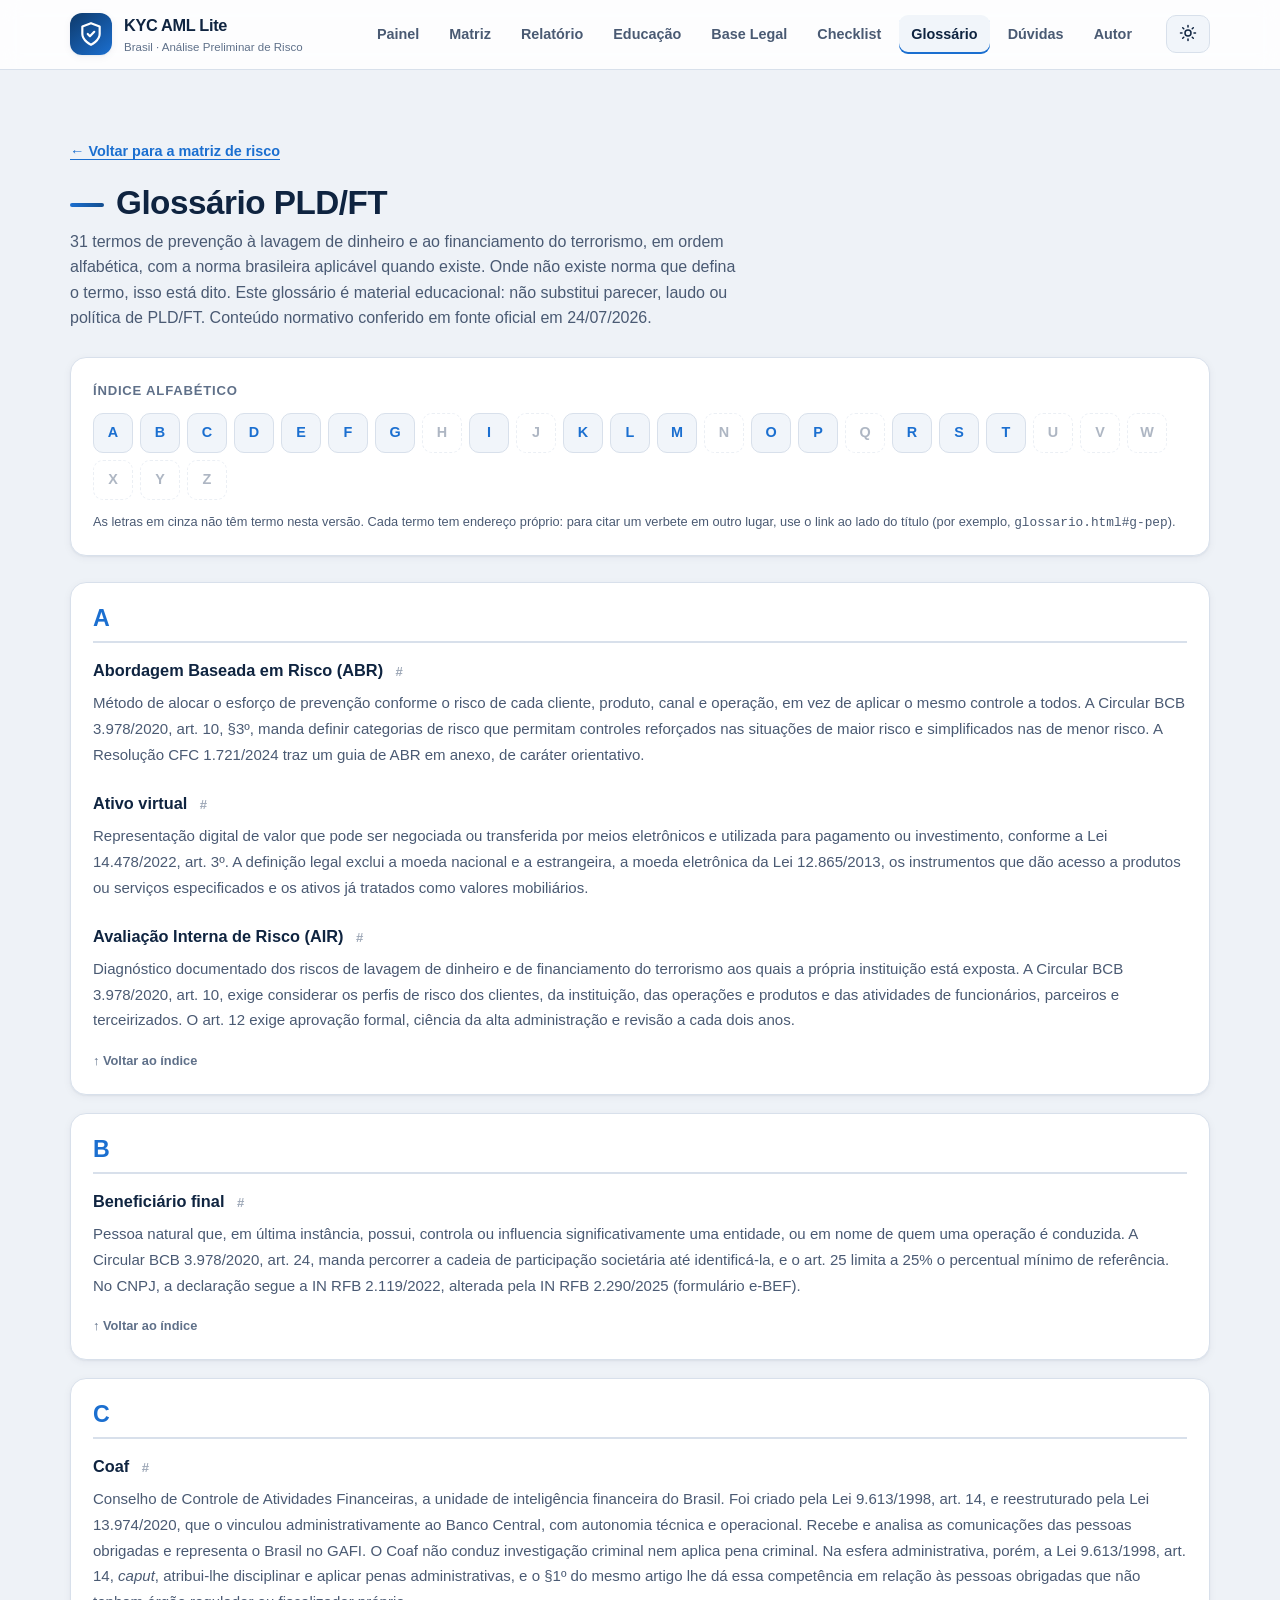
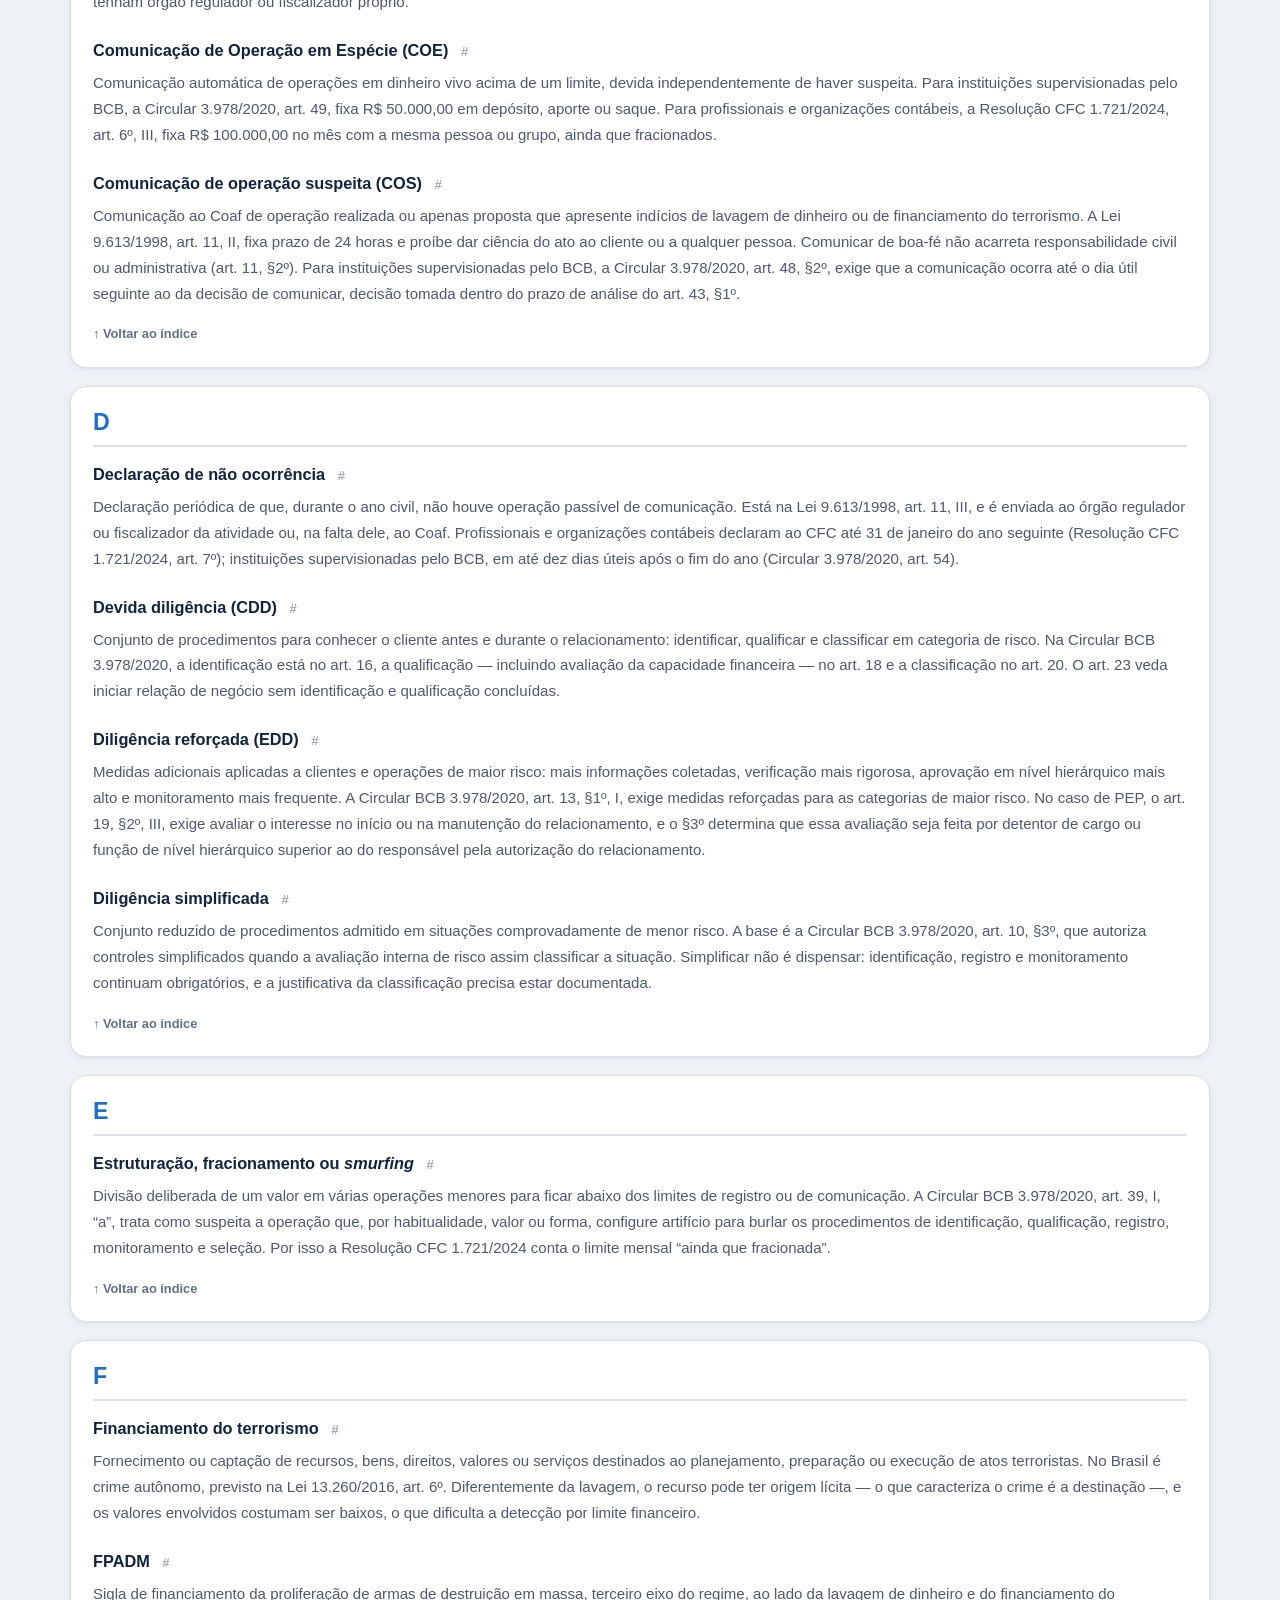
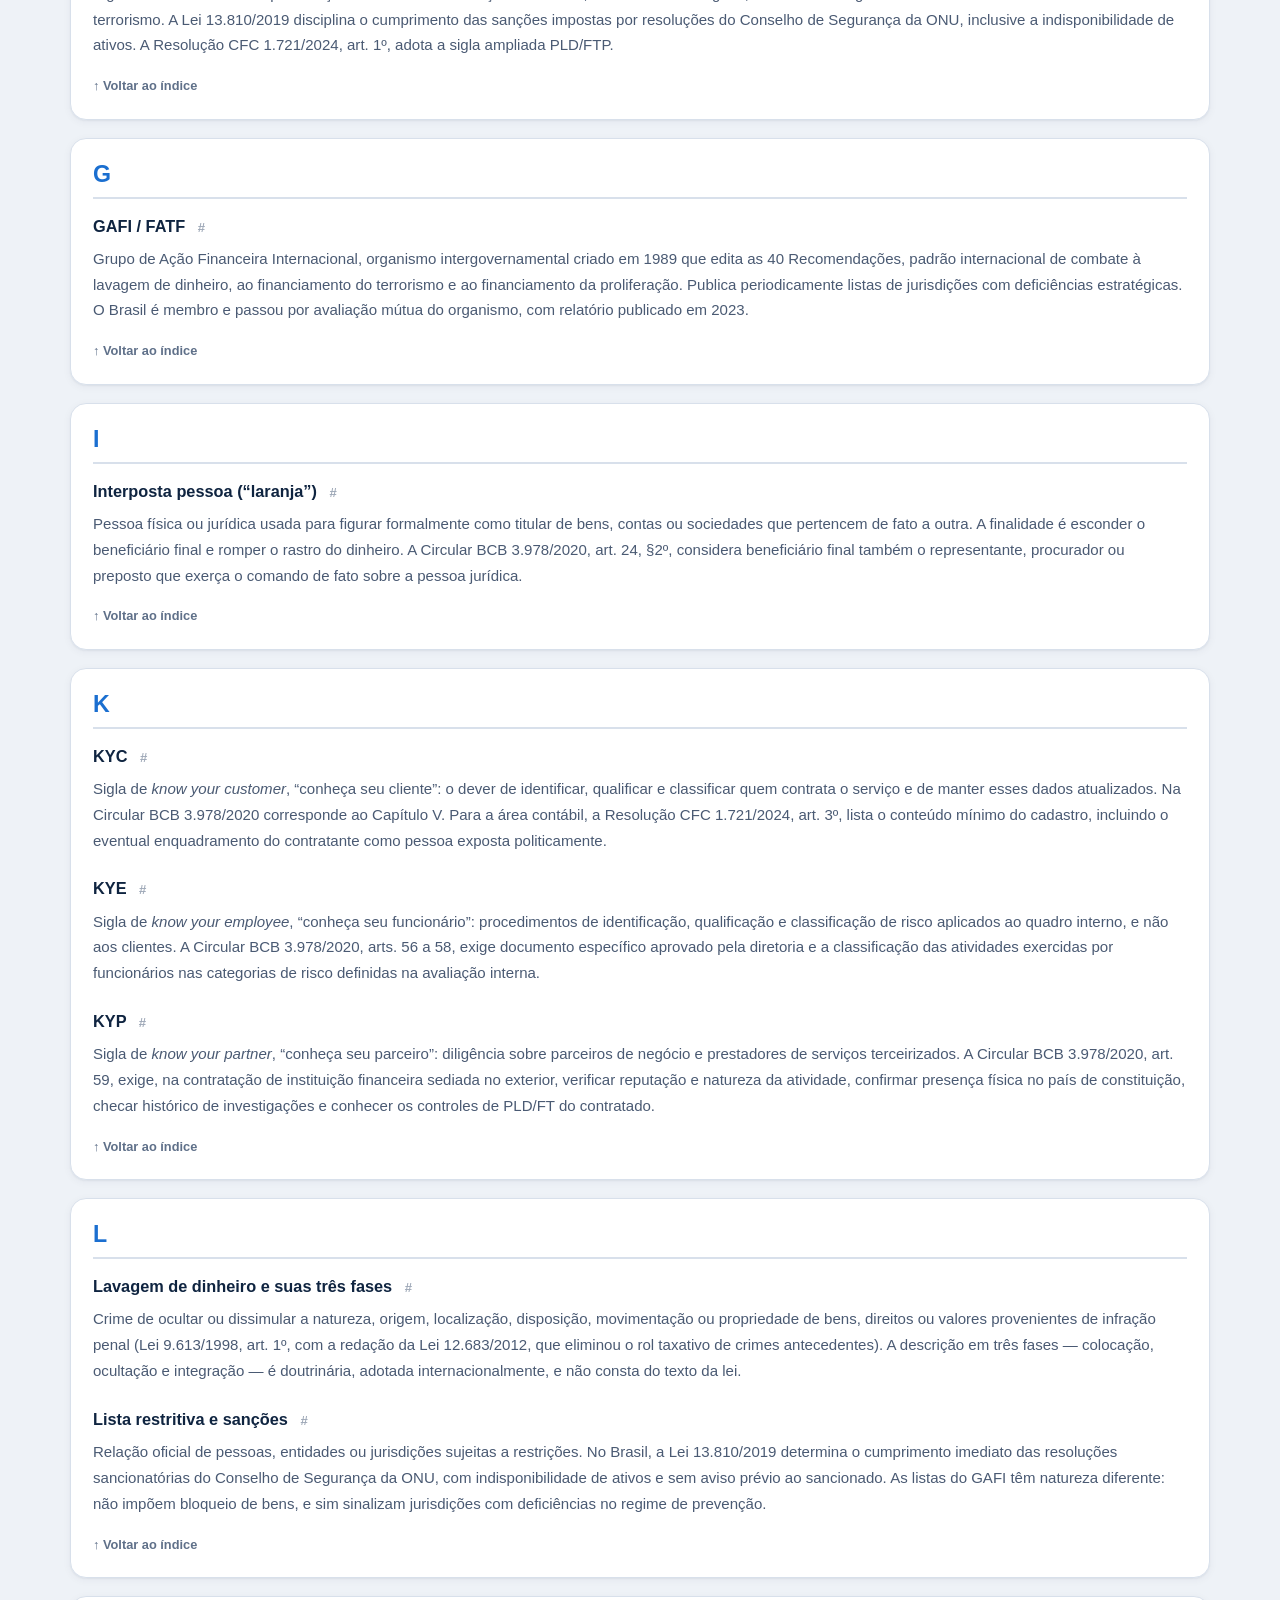
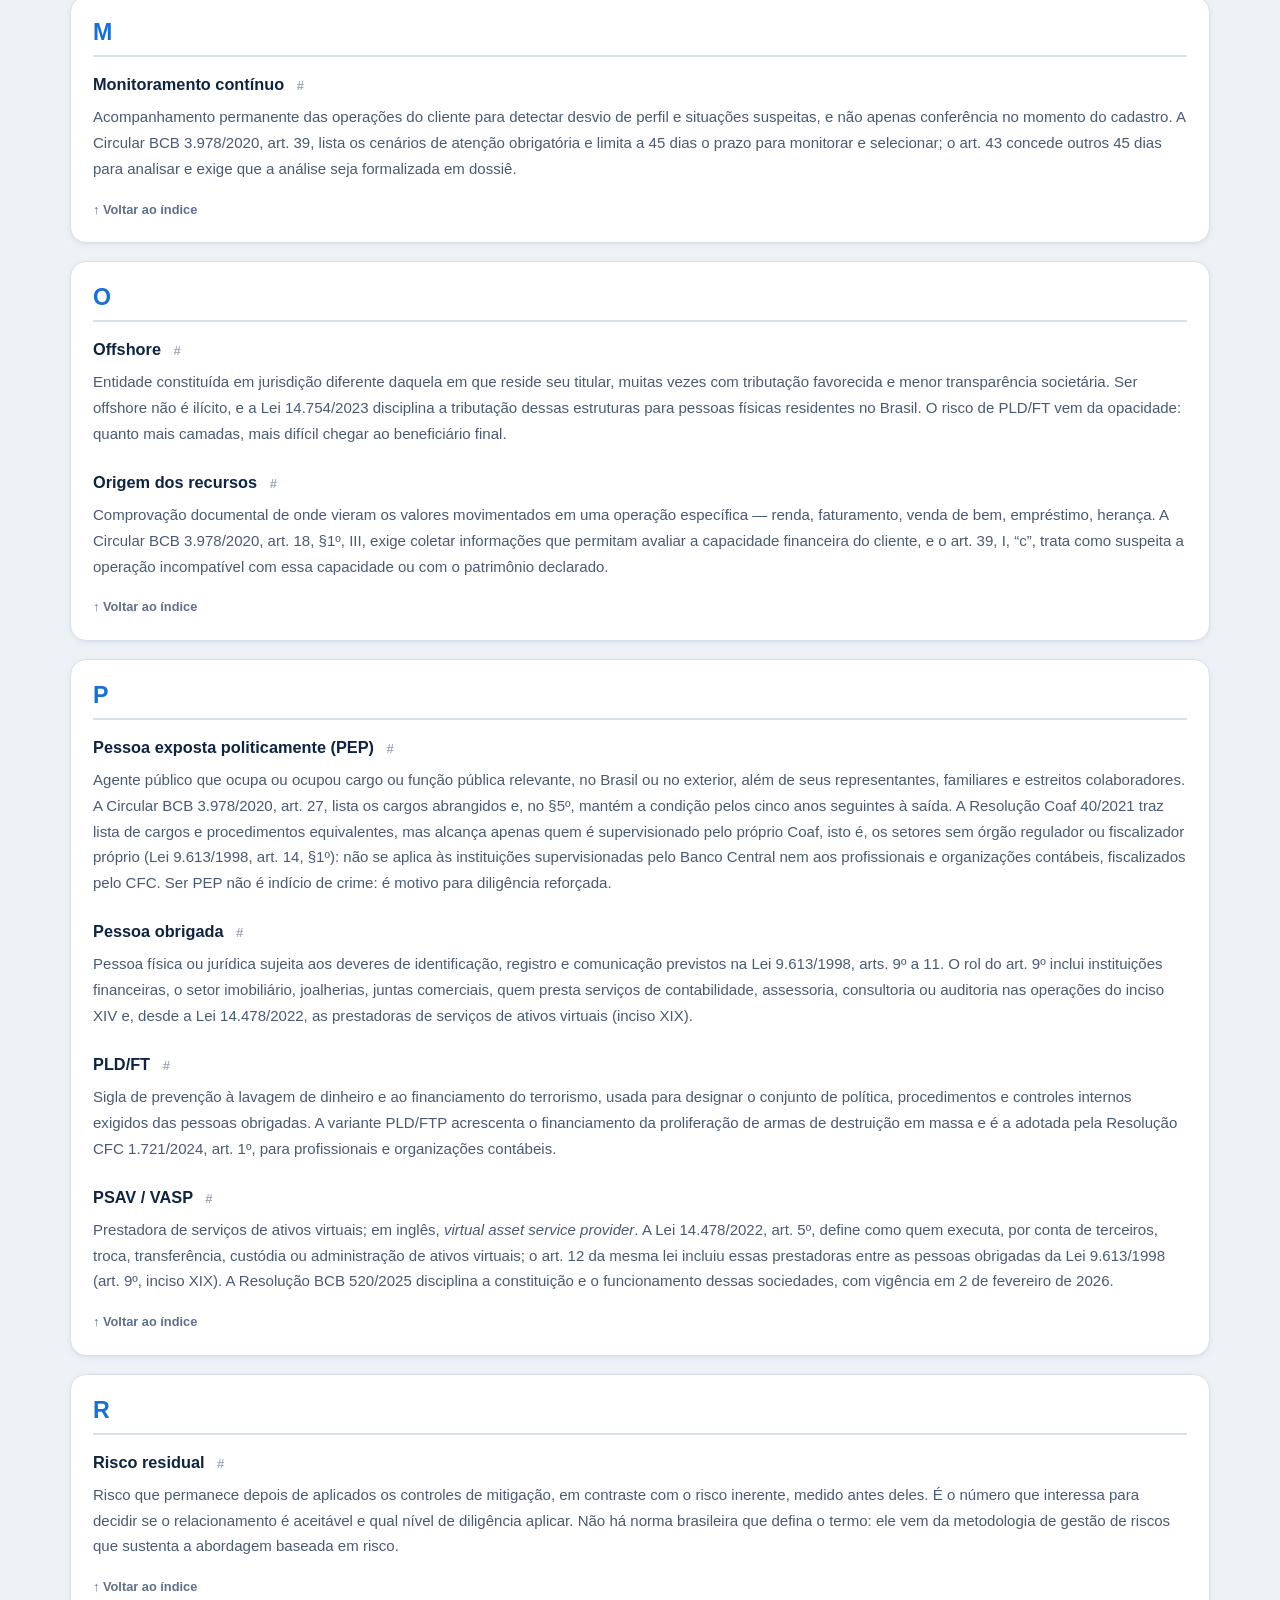
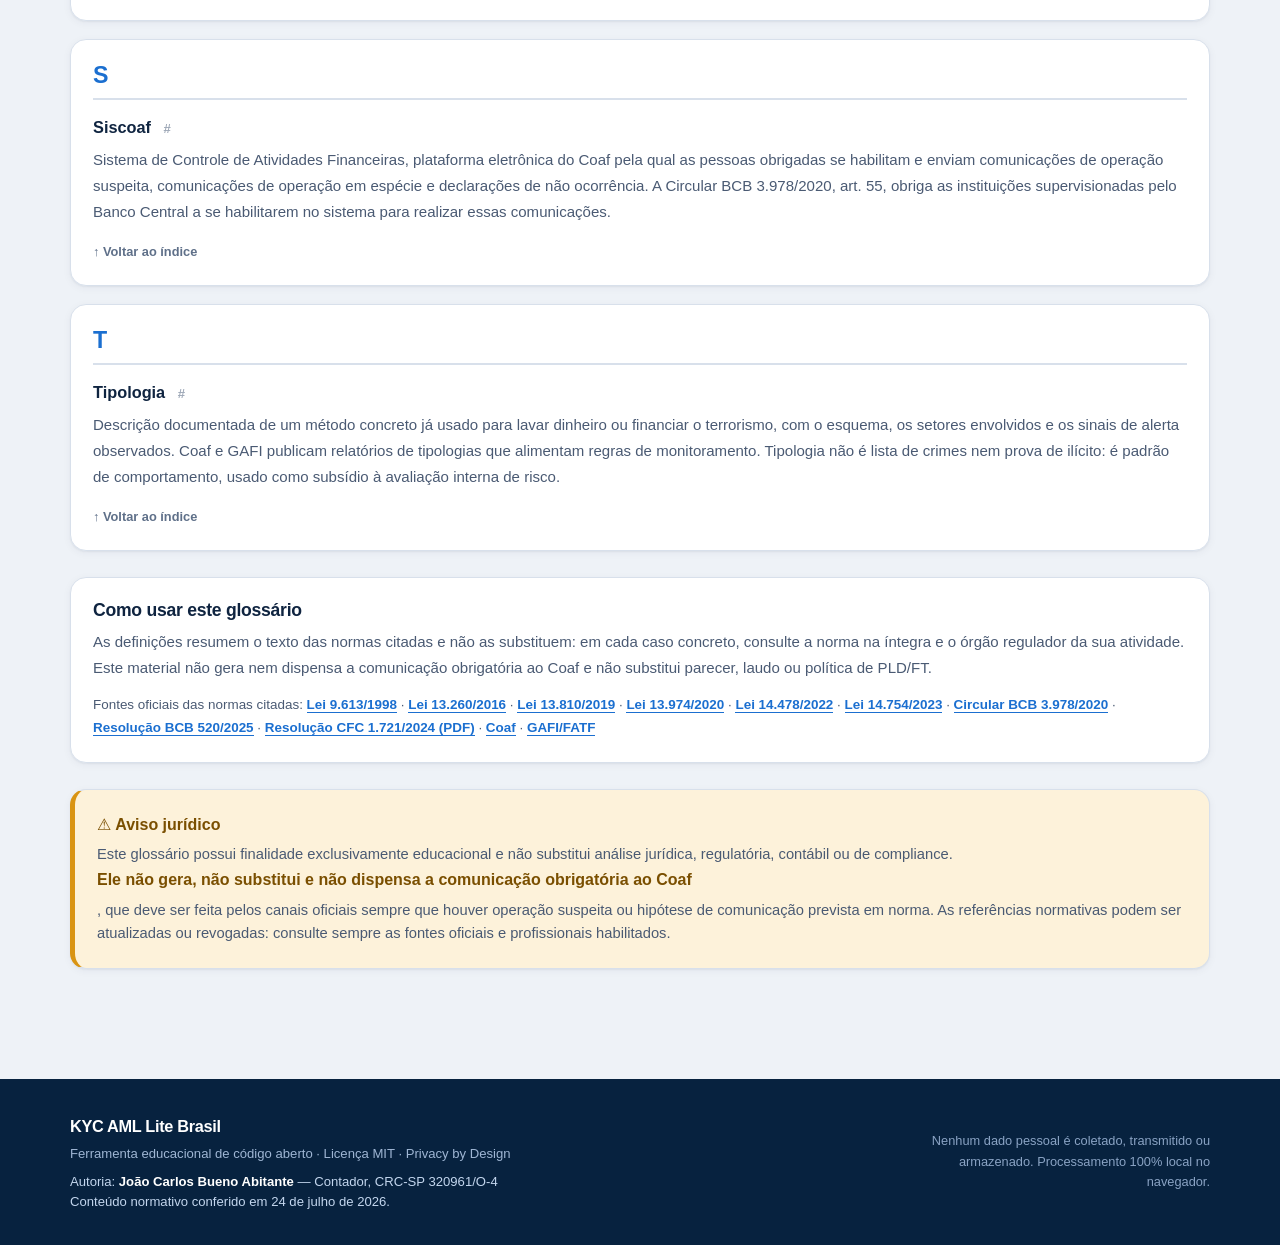
==== glossario.html @ d8fbdfb4 "feat: paginas de glossario, obrigacoes do Coaf e metodologia Tres paginas com head, canonical e dado" ====
<!DOCTYPE html>
<html lang="pt-BR">
<head>
  <meta charset="UTF-8" />
  <meta name="viewport" content="width=device-width, initial-scale=1.0" />
  <meta name="description" content="Glossário de PLD/FT com 31 termos definidos e a norma brasileira de cada um: Lei 9.613/1998, Circular BCB 3.978/2020 e Resolução CFC 1.721/2024. Índice alfabético." />
  <meta name="author" content="João Carlos Bueno Abitante" />
  <meta name="referrer" content="no-referrer" />
  <meta name="robots" content="index, follow" />
  <meta name="theme-color" content="#07223f" />
  <title>Glossário PLD/FT — 31 termos com a norma brasileira aplicável</title>
  <link rel="canonical" href="https://kyc.contbit.tax/glossario.html" />

  <link rel="icon" href="/favicon.ico" sizes="any" />
  <link rel="icon" type="image/png" href="/favicon.png" sizes="32x32" />
  <link rel="icon" type="image/png" href="/favicon-64.png" sizes="64x64" />
  <link rel="apple-touch-icon" href="/apple-touch-icon.png" />

  <!-- Open Graph / Twitter (imagem servida pelo próprio domínio) -->
  <meta property="og:type" content="article" />
  <meta property="og:site_name" content="KYC AML Lite Brasil" />
  <meta property="og:locale" content="pt_BR" />
  <meta property="og:title" content="Glossário PLD/FT — 31 termos com a norma brasileira aplicável" />
  <meta property="og:description" content="31 termos de prevenção à lavagem de dinheiro e financiamento do terrorismo, cada um com o artigo da norma que o sustenta. Onde não há norma, está dito." />
  <meta property="og:url" content="https://kyc.contbit.tax/glossario.html" />
  <meta property="og:image" content="https://kyc.contbit.tax/og.png" />
  <meta property="og:image:width" content="1200" />
  <meta property="og:image:height" content="630" />
  <meta property="og:image:alt" content="Cartão do site KYC AML Lite Brasil, ferramenta educacional de análise de risco PLD/FT" />
  <meta name="twitter:card" content="summary_large_image" />
  <meta name="twitter:title" content="Glossário PLD/FT — 31 termos com a norma brasileira aplicável" />
  <meta name="twitter:description" content="31 termos de PLD/FT com o artigo da norma que sustenta cada definição. Conferido em fonte oficial." />
  <meta name="twitter:image" content="https://kyc.contbit.tax/og.png" />
  <meta name="twitter:image:alt" content="Cartão do site KYC AML Lite Brasil, ferramenta educacional de análise de risco PLD/FT" />

  <script type="application/ld+json">
  {
    "@context": "https://schema.org",
    "@type": "WebPage",
    "@id": "https://kyc.contbit.tax/glossario.html",
    "url": "https://kyc.contbit.tax/glossario.html",
    "name": "Glossário PLD/FT — 31 termos com a norma brasileira aplicável",
    "description": "Glossário de PLD/FT com 31 termos definidos e a norma brasileira de cada um: Lei 9.613/1998, Circular BCB 3.978/2020 e Resolução CFC 1.721/2024.",
    "inLanguage": "pt-BR",
    "datePublished": "2026-07-24",
    "dateModified": "2026-07-24",
    "isPartOf": {
      "@type": "WebSite",
      "@id": "https://kyc.contbit.tax/#site",
      "name": "KYC AML Lite Brasil",
      "url": "https://kyc.contbit.tax/",
      "inLanguage": "pt-BR"
    },
    "publisher": {
      "@type": "Person",
      "@id": "https://joao.abitante.net/#pessoa",
      "name": "João Carlos Bueno Abitante"
    },
    "author": {
      "@type": "Person",
      "@id": "https://joao.abitante.net/#pessoa",
      "name": "João Carlos Bueno Abitante",
      "jobTitle": "Contador",
      "url": "https://joao.abitante.net/",
      "hasCredential": {
        "@type": "EducationalOccupationalCredential",
        "credentialCategory": "Registro profissional",
        "name": "CRC-SP 320961/O-4",
        "recognizedBy": {
          "@type": "Organization",
          "name": "Conselho Regional de Contabilidade do Estado de São Paulo"
        }
      },
      "sameAs": ["https://joao.abitante.net/", "https://github.com/joaoabitante"]
    },
    "breadcrumb": {
      "@type": "BreadcrumbList",
      "itemListElement": [
        { "@type": "ListItem", "position": 1, "name": "Matriz de risco PLD/FT", "item": "https://kyc.contbit.tax/" },
        { "@type": "ListItem", "position": 2, "name": "Glossário PLD/FT", "item": "https://kyc.contbit.tax/glossario.html" }
      ]
    },
    "mainEntity": {
      "@type": "DefinedTermSet",
      "@id": "https://kyc.contbit.tax/glossario.html#glossario",
      "name": "Glossário PLD/FT",
      "url": "https://kyc.contbit.tax/glossario.html",
      "inLanguage": "pt-BR",
      "description": "31 termos de prevenção à lavagem de dinheiro e ao financiamento do terrorismo, com a norma brasileira aplicável a cada um.",
      "hasDefinedTerm": [
        {
          "@type": "DefinedTerm",
          "@id": "https://kyc.contbit.tax/glossario.html#g-abr",
          "name": "Abordagem Baseada em Risco (ABR)",
          "description": "Método de alocar o esforço de prevenção conforme o risco de cada cliente, produto, canal e operação, em vez de aplicar o mesmo controle a todos. A Circular BCB 3.978/2020, art. 10, §3º, manda definir categorias de risco que permitam controles reforçados nas situações de maior risco e simplificados nas de menor risco. A Resolução CFC 1.721/2024 traz um guia de ABR em anexo, de caráter orientativo.",
          "inDefinedTermSet": { "@id": "https://kyc.contbit.tax/glossario.html#glossario" }
        },
        {
          "@type": "DefinedTerm",
          "@id": "https://kyc.contbit.tax/glossario.html#g-ativo-virtual",
          "name": "Ativo virtual",
          "description": "Representação digital de valor que pode ser negociada ou transferida por meios eletrônicos e utilizada para pagamento ou investimento, conforme a Lei 14.478/2022, art. 3º. A definição legal exclui a moeda nacional e a estrangeira, a moeda eletrônica da Lei 12.865/2013, os instrumentos que dão acesso a produtos ou serviços especificados e os ativos já tratados como valores mobiliários.",
          "inDefinedTermSet": { "@id": "https://kyc.contbit.tax/glossario.html#glossario" }
        },
        {
          "@type": "DefinedTerm",
          "@id": "https://kyc.contbit.tax/glossario.html#g-air",
          "name": "Avaliação Interna de Risco (AIR)",
          "description": "Diagnóstico documentado dos riscos de lavagem de dinheiro e de financiamento do terrorismo aos quais a própria instituição está exposta. A Circular BCB 3.978/2020, art. 10, exige considerar os perfis de risco dos clientes, da instituição, das operações e produtos e das atividades de funcionários, parceiros e terceirizados. O art. 12 exige aprovação formal, ciência da alta administração e revisão a cada dois anos.",
          "inDefinedTermSet": { "@id": "https://kyc.contbit.tax/glossario.html#glossario" }
        },
        {
          "@type": "DefinedTerm",
          "@id": "https://kyc.contbit.tax/glossario.html#g-beneficiario-final",
          "name": "Beneficiário final",
          "description": "Pessoa natural que, em última instância, possui, controla ou influencia significativamente uma entidade, ou em nome de quem uma operação é conduzida. A Circular BCB 3.978/2020, art. 24, manda percorrer a cadeia de participação societária até identificá-la, e o art. 25 limita a 25% o percentual mínimo de referência. No CNPJ, a declaração segue a IN RFB 2.119/2022, alterada pela IN RFB 2.290/2025 (formulário e-BEF).",
          "inDefinedTermSet": { "@id": "https://kyc.contbit.tax/glossario.html#glossario" }
        },
        {
          "@type": "DefinedTerm",
          "@id": "https://kyc.contbit.tax/glossario.html#g-coaf",
          "name": "Coaf",
          "description": "Conselho de Controle de Atividades Financeiras, a unidade de inteligência financeira do Brasil. Foi criado pela Lei 9.613/1998, art. 14, e reestruturado pela Lei 13.974/2020, que o vinculou administrativamente ao Banco Central, com autonomia técnica e operacional. Recebe e analisa as comunicações das pessoas obrigadas e representa o Brasil no GAFI. O Coaf não conduz investigação criminal nem aplica pena criminal. Na esfera administrativa, porém, a Lei 9.613/1998, art. 14, caput, atribui-lhe disciplinar e aplicar penas administrativas, e o §1º do mesmo artigo lhe dá essa competência em relação às pessoas obrigadas que não tenham órgão regulador ou fiscalizador próprio.",
          "inDefinedTermSet": { "@id": "https://kyc.contbit.tax/glossario.html#glossario" }
        },
        {
          "@type": "DefinedTerm",
          "@id": "https://kyc.contbit.tax/glossario.html#g-coe",
          "name": "Comunicação de Operação em Espécie (COE)",
          "description": "Comunicação automática de operações em dinheiro vivo acima de um limite, devida independentemente de haver suspeita. Para instituições supervisionadas pelo BCB, a Circular 3.978/2020, art. 49, fixa R$ 50.000,00 em depósito, aporte ou saque. Para profissionais e organizações contábeis, a Resolução CFC 1.721/2024, art. 6º, III, fixa R$ 100.000,00 no mês com a mesma pessoa ou grupo, ainda que fracionados.",
          "inDefinedTermSet": { "@id": "https://kyc.contbit.tax/glossario.html#glossario" }
        },
        {
          "@type": "DefinedTerm",
          "@id": "https://kyc.contbit.tax/glossario.html#g-cos",
          "name": "Comunicação de operação suspeita (COS)",
          "description": "Comunicação ao Coaf de operação realizada ou apenas proposta que apresente indícios de lavagem de dinheiro ou de financiamento do terrorismo. A Lei 9.613/1998, art. 11, II, fixa prazo de 24 horas e proíbe dar ciência do ato ao cliente ou a qualquer pessoa. Comunicar de boa-fé não acarreta responsabilidade civil ou administrativa (art. 11, §2º). Para instituições supervisionadas pelo BCB, a Circular 3.978/2020, art. 48, §2º, exige que a comunicação ocorra até o dia útil seguinte ao da decisão de comunicar, decisão tomada dentro do prazo de análise do art. 43, §1º.",
          "inDefinedTermSet": { "@id": "https://kyc.contbit.tax/glossario.html#glossario" }
        },
        {
          "@type": "DefinedTerm",
          "@id": "https://kyc.contbit.tax/glossario.html#g-nao-ocorrencia",
          "name": "Declaração de não ocorrência",
          "description": "Declaração periódica de que, durante o ano civil, não houve operação passível de comunicação. Está na Lei 9.613/1998, art. 11, III, e é enviada ao órgão regulador ou fiscalizador da atividade ou, na falta dele, ao Coaf. Profissionais e organizações contábeis declaram ao CFC até 31 de janeiro do ano seguinte (Resolução CFC 1.721/2024, art. 7º); instituições supervisionadas pelo BCB, em até dez dias úteis após o fim do ano (Circular 3.978/2020, art. 54).",
          "inDefinedTermSet": { "@id": "https://kyc.contbit.tax/glossario.html#glossario" }
        },
        {
          "@type": "DefinedTerm",
          "@id": "https://kyc.contbit.tax/glossario.html#g-cdd",
          "name": "Devida diligência (CDD)",
          "description": "Conjunto de procedimentos para conhecer o cliente antes e durante o relacionamento: identificar, qualificar e classificar em categoria de risco. Na Circular BCB 3.978/2020, a identificação está no art. 16, a qualificação, incluindo avaliação da capacidade financeira, no art. 18, e a classificação no art. 20. O art. 23 veda iniciar relação de negócio sem identificação e qualificação concluídas.",
          "inDefinedTermSet": { "@id": "https://kyc.contbit.tax/glossario.html#glossario" }
        },
        {
          "@type": "DefinedTerm",
          "@id": "https://kyc.contbit.tax/glossario.html#g-edd",
          "name": "Diligência reforçada (EDD)",
          "description": "Medidas adicionais aplicadas a clientes e operações de maior risco: mais informações coletadas, verificação mais rigorosa, aprovação em nível hierárquico mais alto e monitoramento mais frequente. A Circular BCB 3.978/2020, art. 13, §1º, I, exige medidas reforçadas para as categorias de maior risco. No caso de PEP, o art. 19, §2º, III, exige avaliar o interesse no início ou na manutenção do relacionamento, e o §3º determina que essa avaliação seja feita por detentor de cargo ou função de nível hierárquico superior ao do responsável pela autorização do relacionamento.",
          "inDefinedTermSet": { "@id": "https://kyc.contbit.tax/glossario.html#glossario" }
        },
        {
          "@type": "DefinedTerm",
          "@id": "https://kyc.contbit.tax/glossario.html#g-ddd-simplificada",
          "name": "Diligência simplificada",
          "description": "Conjunto reduzido de procedimentos admitido em situações comprovadamente de menor risco. A base é a Circular BCB 3.978/2020, art. 10, §3º, que autoriza controles simplificados quando a avaliação interna de risco assim classificar a situação. Simplificar não é dispensar: identificação, registro e monitoramento continuam obrigatórios, e a justificativa da classificação precisa estar documentada.",
          "inDefinedTermSet": { "@id": "https://kyc.contbit.tax/glossario.html#glossario" }
        },
        {
          "@type": "DefinedTerm",
          "@id": "https://kyc.contbit.tax/glossario.html#g-estruturacao",
          "name": "Estruturação, fracionamento ou smurfing",
          "description": "Divisão deliberada de um valor em várias operações menores para ficar abaixo dos limites de registro ou de comunicação. A Circular BCB 3.978/2020, art. 39, I, alínea a, trata como suspeita a operação que, por habitualidade, valor ou forma, configure artifício para burlar os procedimentos de identificação, qualificação, registro, monitoramento e seleção. Por isso a Resolução CFC 1.721/2024 conta o limite mensal ainda que a operação seja fracionada.",
          "inDefinedTermSet": { "@id": "https://kyc.contbit.tax/glossario.html#glossario" }
        },
        {
          "@type": "DefinedTerm",
          "@id": "https://kyc.contbit.tax/glossario.html#g-ft",
          "name": "Financiamento do terrorismo",
          "description": "Fornecimento ou captação de recursos, bens, direitos, valores ou serviços destinados ao planejamento, preparação ou execução de atos terroristas. No Brasil é crime autônomo, previsto na Lei 13.260/2016, art. 6º. Diferentemente da lavagem, o recurso pode ter origem lícita, pois o que caracteriza o crime é a destinação, e os valores envolvidos costumam ser baixos, o que dificulta a detecção por limite financeiro.",
          "inDefinedTermSet": { "@id": "https://kyc.contbit.tax/glossario.html#glossario" }
        },
        {
          "@type": "DefinedTerm",
          "@id": "https://kyc.contbit.tax/glossario.html#g-fpadm",
          "name": "FPADM",
          "description": "Sigla de financiamento da proliferação de armas de destruição em massa, terceiro eixo do regime, ao lado da lavagem de dinheiro e do financiamento do terrorismo. A Lei 13.810/2019 disciplina o cumprimento das sanções impostas por resoluções do Conselho de Segurança da ONU, inclusive a indisponibilidade de ativos. A Resolução CFC 1.721/2024, art. 1º, adota a sigla ampliada PLD/FTP.",
          "inDefinedTermSet": { "@id": "https://kyc.contbit.tax/glossario.html#glossario" }
        },
        {
          "@type": "DefinedTerm",
          "@id": "https://kyc.contbit.tax/glossario.html#g-gafi",
          "name": "GAFI / FATF",
          "description": "Grupo de Ação Financeira Internacional, organismo intergovernamental criado em 1989 que edita as 40 Recomendações, padrão internacional de combate à lavagem de dinheiro, ao financiamento do terrorismo e ao financiamento da proliferação. Publica periodicamente listas de jurisdições com deficiências estratégicas. O Brasil é membro e passou por avaliação mútua do organismo, com relatório publicado em 2023.",
          "inDefinedTermSet": { "@id": "https://kyc.contbit.tax/glossario.html#glossario" }
        },
        {
          "@type": "DefinedTerm",
          "@id": "https://kyc.contbit.tax/glossario.html#g-interposta-pessoa",
          "name": "Interposta pessoa (laranja)",
          "description": "Pessoa física ou jurídica usada para figurar formalmente como titular de bens, contas ou sociedades que pertencem de fato a outra. A finalidade é esconder o beneficiário final e romper o rastro do dinheiro. A Circular BCB 3.978/2020, art. 24, §2º, considera beneficiário final também o representante, procurador ou preposto que exerça o comando de fato sobre a pessoa jurídica.",
          "inDefinedTermSet": { "@id": "https://kyc.contbit.tax/glossario.html#glossario" }
        },
        {
          "@type": "DefinedTerm",
          "@id": "https://kyc.contbit.tax/glossario.html#g-kyc",
          "name": "KYC",
          "description": "Sigla de know your customer, conheça seu cliente: o dever de identificar, qualificar e classificar quem contrata o serviço e de manter esses dados atualizados. Na Circular BCB 3.978/2020 corresponde ao Capítulo V. Para a área contábil, a Resolução CFC 1.721/2024, art. 3º, lista o conteúdo mínimo do cadastro, incluindo o eventual enquadramento do contratante como pessoa exposta politicamente.",
          "inDefinedTermSet": { "@id": "https://kyc.contbit.tax/glossario.html#glossario" }
        },
        {
          "@type": "DefinedTerm",
          "@id": "https://kyc.contbit.tax/glossario.html#g-kye",
          "name": "KYE",
          "description": "Sigla de know your employee, conheça seu funcionário: procedimentos de identificação, qualificação e classificação de risco aplicados ao quadro interno, e não aos clientes. A Circular BCB 3.978/2020, arts. 56 a 58, exige documento específico aprovado pela diretoria e a classificação das atividades exercidas por funcionários nas categorias de risco definidas na avaliação interna.",
          "inDefinedTermSet": { "@id": "https://kyc.contbit.tax/glossario.html#glossario" }
        },
        {
          "@type": "DefinedTerm",
          "@id": "https://kyc.contbit.tax/glossario.html#g-kyp",
          "name": "KYP",
          "description": "Sigla de know your partner, conheça seu parceiro: diligência sobre parceiros de negócio e prestadores de serviços terceirizados. A Circular BCB 3.978/2020, art. 59, exige, na contratação de instituição financeira sediada no exterior, verificar reputação e natureza da atividade, confirmar presença física no país de constituição, checar histórico de investigações e conhecer os controles de PLD/FT do contratado.",
          "inDefinedTermSet": { "@id": "https://kyc.contbit.tax/glossario.html#glossario" }
        },
        {
          "@type": "DefinedTerm",
          "@id": "https://kyc.contbit.tax/glossario.html#g-lavagem",
          "name": "Lavagem de dinheiro e suas três fases",
          "description": "Crime de ocultar ou dissimular a natureza, origem, localização, disposição, movimentação ou propriedade de bens, direitos ou valores provenientes de infração penal (Lei 9.613/1998, art. 1º, com a redação da Lei 12.683/2012, que eliminou o rol taxativo de crimes antecedentes). A descrição em três fases, colocação, ocultação e integração, é doutrinária, adotada internacionalmente, e não consta do texto da lei.",
          "inDefinedTermSet": { "@id": "https://kyc.contbit.tax/glossario.html#glossario" }
        },
        {
          "@type": "DefinedTerm",
          "@id": "https://kyc.contbit.tax/glossario.html#g-listas",
          "name": "Lista restritiva e sanções",
          "description": "Relação oficial de pessoas, entidades ou jurisdições sujeitas a restrições. No Brasil, a Lei 13.810/2019 determina o cumprimento imediato das resoluções sancionatórias do Conselho de Segurança da ONU, com indisponibilidade de ativos e sem aviso prévio ao sancionado. As listas do GAFI têm natureza diferente: não impõem bloqueio de bens, e sim sinalizam jurisdições com deficiências no regime de prevenção.",
          "inDefinedTermSet": { "@id": "https://kyc.contbit.tax/glossario.html#glossario" }
        },
        {
          "@type": "DefinedTerm",
          "@id": "https://kyc.contbit.tax/glossario.html#g-monitoramento",
          "name": "Monitoramento contínuo",
          "description": "Acompanhamento permanente das operações do cliente para detectar desvio de perfil e situações suspeitas, e não apenas conferência no momento do cadastro. A Circular BCB 3.978/2020, art. 39, lista os cenários de atenção obrigatória e limita a 45 dias o prazo para monitorar e selecionar; o art. 43 concede outros 45 dias para analisar e exige que a análise seja formalizada em dossiê.",
          "inDefinedTermSet": { "@id": "https://kyc.contbit.tax/glossario.html#glossario" }
        },
        {
          "@type": "DefinedTerm",
          "@id": "https://kyc.contbit.tax/glossario.html#g-offshore",
          "name": "Offshore",
          "description": "Entidade constituída em jurisdição diferente daquela em que reside seu titular, muitas vezes com tributação favorecida e menor transparência societária. Ser offshore não é ilícito, e a Lei 14.754/2023 disciplina a tributação dessas estruturas para pessoas físicas residentes no Brasil. O risco de PLD/FT vem da opacidade: quanto mais camadas, mais difícil chegar ao beneficiário final.",
          "inDefinedTermSet": { "@id": "https://kyc.contbit.tax/glossario.html#glossario" }
        },
        {
          "@type": "DefinedTerm",
          "@id": "https://kyc.contbit.tax/glossario.html#g-origem-recursos",
          "name": "Origem dos recursos",
          "description": "Comprovação documental de onde vieram os valores movimentados em uma operação específica: renda, faturamento, venda de bem, empréstimo, herança. A Circular BCB 3.978/2020, art. 18, §1º, III, exige coletar informações que permitam avaliar a capacidade financeira do cliente, e o art. 39, I, alínea c, trata como suspeita a operação incompatível com essa capacidade ou com o patrimônio declarado.",
          "inDefinedTermSet": { "@id": "https://kyc.contbit.tax/glossario.html#glossario" }
        },
        {
          "@type": "DefinedTerm",
          "@id": "https://kyc.contbit.tax/glossario.html#g-pep",
          "name": "Pessoa exposta politicamente (PEP)",
          "description": "Agente público que ocupa ou ocupou cargo ou função pública relevante, no Brasil ou no exterior, além de seus representantes, familiares e estreitos colaboradores. A Circular BCB 3.978/2020, art. 27, lista os cargos abrangidos e, no §5º, mantém a condição pelos cinco anos seguintes à saída. A Resolução Coaf 40/2021 traz lista de cargos e procedimentos equivalentes, mas alcança apenas quem é supervisionado pelo próprio Coaf, isto é, os setores sem órgão regulador ou fiscalizador próprio (Lei 9.613/1998, art. 14, §1º): não se aplica às instituições supervisionadas pelo Banco Central nem aos profissionais e organizações contábeis, fiscalizados pelo CFC. Ser PEP não é indício de crime: é motivo para diligência reforçada.",
          "inDefinedTermSet": { "@id": "https://kyc.contbit.tax/glossario.html#glossario" }
        },
        {
          "@type": "DefinedTerm",
          "@id": "https://kyc.contbit.tax/glossario.html#g-pessoa-obrigada",
          "name": "Pessoa obrigada",
          "description": "Pessoa física ou jurídica sujeita aos deveres de identificação, registro e comunicação previstos na Lei 9.613/1998, arts. 9º a 11. O rol do art. 9º inclui instituições financeiras, o setor imobiliário, joalherias, juntas comerciais, quem presta serviços de contabilidade, assessoria, consultoria ou auditoria nas operações do inciso XIV e, desde a Lei 14.478/2022, as prestadoras de serviços de ativos virtuais (inciso XIX).",
          "inDefinedTermSet": { "@id": "https://kyc.contbit.tax/glossario.html#glossario" }
        },
        {
          "@type": "DefinedTerm",
          "@id": "https://kyc.contbit.tax/glossario.html#g-pldft",
          "name": "PLD/FT",
          "description": "Sigla de prevenção à lavagem de dinheiro e ao financiamento do terrorismo, usada para designar o conjunto de política, procedimentos e controles internos exigidos das pessoas obrigadas. A variante PLD/FTP acrescenta o financiamento da proliferação de armas de destruição em massa e é a adotada pela Resolução CFC 1.721/2024, art. 1º, para profissionais e organizações contábeis.",
          "inDefinedTermSet": { "@id": "https://kyc.contbit.tax/glossario.html#glossario" }
        },
        {
          "@type": "DefinedTerm",
          "@id": "https://kyc.contbit.tax/glossario.html#g-psav",
          "name": "PSAV / VASP",
          "description": "Prestadora de serviços de ativos virtuais; em inglês, virtual asset service provider. A Lei 14.478/2022, art. 5º, define como quem executa, por conta de terceiros, troca, transferência, custódia ou administração de ativos virtuais; o art. 12 da mesma lei incluiu essas prestadoras entre as pessoas obrigadas da Lei 9.613/1998 (art. 9º, inciso XIX). A Resolução BCB 520/2025 disciplina a constituição e o funcionamento dessas sociedades, com vigência em 2 de fevereiro de 2026.",
          "inDefinedTermSet": { "@id": "https://kyc.contbit.tax/glossario.html#glossario" }
        },
        {
          "@type": "DefinedTerm",
          "@id": "https://kyc.contbit.tax/glossario.html#g-risco-residual",
          "name": "Risco residual",
          "description": "Risco que permanece depois de aplicados os controles de mitigação, em contraste com o risco inerente, medido antes deles. É o número que interessa para decidir se o relacionamento é aceitável e qual nível de diligência aplicar. Não há norma brasileira que defina o termo: ele vem da metodologia de gestão de riscos que sustenta a abordagem baseada em risco.",
          "inDefinedTermSet": { "@id": "https://kyc.contbit.tax/glossario.html#glossario" }
        },
        {
          "@type": "DefinedTerm",
          "@id": "https://kyc.contbit.tax/glossario.html#g-siscoaf",
          "name": "Siscoaf",
          "description": "Sistema de Controle de Atividades Financeiras, plataforma eletrônica do Coaf pela qual as pessoas obrigadas se habilitam e enviam comunicações de operação suspeita, comunicações de operação em espécie e declarações de não ocorrência. A Circular BCB 3.978/2020, art. 55, obriga as instituições supervisionadas pelo Banco Central a se habilitarem no sistema para realizar essas comunicações.",
          "inDefinedTermSet": { "@id": "https://kyc.contbit.tax/glossario.html#glossario" }
        },
        {
          "@type": "DefinedTerm",
          "@id": "https://kyc.contbit.tax/glossario.html#g-tipologia",
          "name": "Tipologia",
          "description": "Descrição documentada de um método concreto já usado para lavar dinheiro ou financiar o terrorismo, com o esquema, os setores envolvidos e os sinais de alerta observados. Coaf e GAFI publicam relatórios de tipologias que alimentam regras de monitoramento. Tipologia não é lista de crimes nem prova de ilícito: é padrão de comportamento, usado como subsídio à avaliação interna de risco.",
          "inDefinedTermSet": { "@id": "https://kyc.contbit.tax/glossario.html#glossario" }
        }
      ]
    }
  }
  </script>
  <script>
  /* Aplica o tema ANTES de qualquer pintura: rodando só no DOMContentLoaded,
     quem usa modo escuro via um flash branco a cada carregamento. */
  (function () {
    try {
      var t = localStorage.getItem("kyc_theme");
      if (!t) {
        t = (window.matchMedia && window.matchMedia("(prefers-color-scheme: dark)").matches) ? "dark" : "light";
      }
      document.documentElement.setAttribute("data-theme", t);
    } catch (e) {
      document.documentElement.setAttribute("data-theme", "light");
    }
  })();
  </script>
  <style>
/* =====================================================================
   KYC AML Lite Brasil — style.css
   Tema institucional fintech: azul escuro, branco, cinza claro
   Suporte a modo claro/escuro via [data-theme]
   ===================================================================== */

:root {
  /* Paleta base (modo claro) */
  --navy-900: #07223f;
  --navy-800: #0a2c52;
  --navy-700: #0e3a6b;
  --navy-600: #134e8f;
  --blue-500: #1b6fd0;
  --blue-400: #3d8be8;

  --bg:        #eef2f7;
  --bg-soft:   #f7f9fc;
  --surface:   #ffffff;
  --surface-2: #f1f5fa;
  --border:    #d8e0eb;
  --text:      #0f2440;
  --text-soft: #4a5a73;
  --text-mute: #5f7089;

  /* --low/--med/--high: PREENCHIMENTO (gráficos, barras, botões ativos).
     --*-ink: TINTA sobre --*-bg, calibrada para contraste AA (>= 4.5:1). */
  --low:  #1f9d6b;
  --low-bg: #e3f6ee;
  --low-ink: #0f6b47;
  --low-solid: #0f6b47;
  --med:  #d99413;
  --med-bg: #fdf2da;
  --med-ink: #7a4f00;
  --high: #d6453f;
  --high-bg: #fbe5e4;
  --high-ink: #a3231d;
  --high-solid: #a3231d;

  --shadow-sm: 0 1px 2px rgba(10,44,82,.06), 0 2px 8px rgba(10,44,82,.05);
  --shadow-md: 0 10px 30px rgba(10,44,82,.10);
  --radius:    16px;
  --radius-sm: 10px;

  --font-sans: "Segoe UI", "Helvetica Neue", Helvetica, Arial, system-ui, sans-serif;
  --font-mono: ui-monospace, "SF Mono", "Cascadia Code", Consolas, "Liberation Mono", monospace;
}

[data-theme="dark"] {
  --bg:        #060f1c;
  --bg-soft:   #0a1626;
  --surface:   #0e1d33;
  --surface-2: #122742;
  --border:    #1d3354;
  --text:      #e8eef7;
  --text-soft: #aebdd2;
  --text-mute: #8fa2bd;

  --low-bg: #0d2a20;
  --low-ink: #4ddba0;
  --low-solid: #157a52;
  --med-bg: #2e2410;
  --med-ink: #f0b429;
  --high-bg: #321515;
  --high-ink: #ff8a84;
  --high-solid: #b3352f;

  --shadow-sm: 0 1px 2px rgba(0,0,0,.4);
  --shadow-md: 0 14px 40px rgba(0,0,0,.5);
}

* { box-sizing: border-box; margin: 0; padding: 0; }

html { scroll-behavior: smooth; scroll-padding-top: 86px; }

body {
  font-family: var(--font-sans);
  background: var(--bg);
  color: var(--text);
  line-height: 1.6;
  -webkit-font-smoothing: antialiased;
  transition: background .3s ease, color .3s ease;
}

.container { width: min(1140px, 92%); margin-inline: auto; }

a { color: var(--blue-500); text-decoration: none; }
a:hover { text-decoration: underline; }

h1, h2, h3, h4 { line-height: 1.2; letter-spacing: -.015em; }

/* ===================== HEADER ===================== */
.site-header {
  position: sticky; top: 0; z-index: 50;
  background: color-mix(in srgb, var(--surface) 86%, transparent);
  border-bottom: 1px solid var(--border);
}
/* blur no header fixo é o item mais caro por frame em celular fraco:
   só é aplicado onde há folga de tela e o usuário não pediu menos movimento */
@media (min-width: 981px) and (prefers-reduced-motion: no-preference) {
  .site-header { backdrop-filter: saturate(140%) blur(10px); }
}
.header-inner { display: flex; align-items: center; gap: 22px; padding: 12px 0; }
.brand { display: flex; align-items: center; gap: 12px; }
.brand-mark {
  width: 42px; height: 42px; border-radius: 12px;
  display: grid; place-items: center; color: #fff;
  background: linear-gradient(140deg, var(--navy-700), var(--blue-500));
  box-shadow: var(--shadow-sm);
}
.brand-text { display: flex; flex-direction: column; }
.brand-title { font-weight: 800; font-size: 1.02rem; color: var(--text); letter-spacing: -.02em; }
.brand-sub { font-size: .72rem; color: var(--text-mute); }

.main-nav { margin-left: auto; display: flex; gap: 6px; flex-wrap: wrap; }
.main-nav a {
  color: var(--text-soft); font-size: .9rem; font-weight: 600;
  padding: 8px 12px; border-radius: 9px; text-decoration: none;
  transition: background .2s, color .2s;
}
.main-nav a:hover { background: var(--surface-2); color: var(--text); }

.theme-toggle {
  width: 44px; height: 38px; border-radius: 10px; cursor: pointer;
  border: 1px solid var(--border); background: var(--surface-2); color: var(--text);
  display: grid; place-items: center; transition: background .2s, transform .1s;
}
.theme-toggle:hover { background: var(--surface); }
.theme-toggle:active { transform: scale(.94); }
.theme-icon-dark { display: none; }
[data-theme="dark"] .theme-icon-light { display: none; }
[data-theme="dark"] .theme-icon-dark { display: block; }

/* ===================== HERO ===================== */
.hero {
  background:
    radial-gradient(900px 500px at 88% -10%, rgba(27,111,208,.18), transparent 60%),
    linear-gradient(160deg, var(--navy-900), var(--navy-700) 60%, var(--navy-600));
  color: #eaf2fb; padding: 64px 0 84px;
  position: relative; overflow: hidden;
}
.hero::after {
  content: ""; position: absolute; inset: 0;
  background-image: linear-gradient(rgba(255,255,255,.04) 1px, transparent 1px),
                    linear-gradient(90deg, rgba(255,255,255,.04) 1px, transparent 1px);
  background-size: 44px 44px; mask-image: radial-gradient(700px 400px at 80% 0%, #000, transparent 70%);
  pointer-events: none;
}
.hero-inner { position: relative; display: grid; grid-template-columns: 1.25fr .9fr; gap: 48px; align-items: center; }
.pill {
  display: inline-block; font-size: .76rem; font-weight: 700; letter-spacing: .03em;
  padding: 6px 12px; border-radius: 999px; color: #bfe0ff;
  background: rgba(61,139,232,.18); border: 1px solid rgba(61,139,232,.4);
}
.hero h1 { font-size: clamp(1.9rem, 3.6vw, 3rem); margin: 18px 0 14px; font-weight: 800; }
.grad { background: linear-gradient(90deg, #6fb6ff, #b9d8ff); -webkit-background-clip: text; background-clip: text; color: transparent; }
.hero p { color: #c3d6ee; max-width: 60ch; }
.hero-actions { display: flex; gap: 12px; margin: 26px 0 22px; flex-wrap: wrap; }
.hero-badges { list-style: none; display: flex; gap: 18px; flex-wrap: wrap; font-size: .85rem; color: #b6cce8; }

/* Botões */
.btn {
  display: inline-flex; align-items: center; justify-content: center; gap: 8px;
  font: inherit; font-weight: 700; font-size: .92rem; cursor: pointer;
  padding: 12px 20px; border-radius: 11px; border: 1px solid transparent;
  transition: transform .08s, background .2s, box-shadow .2s, border-color .2s;
  text-decoration: none;
}
.btn:active { transform: translateY(1px); }
.btn-primary { background: linear-gradient(135deg, var(--blue-500), var(--navy-600)); color: #fff; box-shadow: var(--shadow-sm); }
.btn-primary:hover { box-shadow: 0 8px 24px rgba(27,111,208,.4); text-decoration: none; }
.btn-ghost { background: var(--surface); color: var(--text); border-color: var(--border); }
.btn-ghost:hover { background: var(--surface-2); text-decoration: none; }
.hero .btn-ghost { background: rgba(255,255,255,.08); color: #eaf2fb; border-color: rgba(255,255,255,.25); }
.hero .btn-ghost:hover { background: rgba(255,255,255,.16); }
.btn-sm { padding: 8px 14px; font-size: .84rem; border-radius: 9px; }
.btn-block { width: 100%; }

/* Card medidor no hero */
.hero-gauge { text-align: center; }
.card-mini-title { font-size: .82rem; text-transform: uppercase; letter-spacing: .06em; color: var(--text-mute); margin-bottom: 10px; font-weight: 700; }
.gauge-readout { margin-top: -10px; }
.gauge-score { font-size: 2.6rem; font-weight: 800; color: var(--text); }
.gauge-max { color: var(--text-mute); font-weight: 600; }

/* ===================== CARDS / SECTIONS ===================== */
.card {
  background: var(--surface); border: 1px solid var(--border);
  border-radius: var(--radius); padding: 22px; box-shadow: var(--shadow-sm);
}
.main-stack { display: flex; flex-direction: column; gap: 72px; padding: 70px 0; }
.section-head { margin-bottom: 26px; }
.section-head h2 { font-size: clamp(1.5rem, 2.6vw, 2.1rem); font-weight: 800; }
.section-head h2::before {
  content: ""; display: inline-block; width: 34px; height: 4px; border-radius: 4px;
  background: linear-gradient(90deg, var(--blue-500), var(--navy-600)); margin-right: 12px; vertical-align: middle;
}
.section-desc { color: var(--text-soft); max-width: 75ch; margin-top: 6px; }

/* ===================== DASHBOARD ===================== */
.stat-grid { display: grid; grid-template-columns: repeat(4, 1fr); gap: 16px; }
.stat-card {
  background: var(--surface); border: 1px solid var(--border); border-radius: var(--radius);
  padding: 20px; box-shadow: var(--shadow-sm); position: relative; overflow: hidden;
}
.stat-card::before { content: ""; position: absolute; left: 0; top: 0; bottom: 0; width: 4px; }
.stat-total::before { background: var(--blue-500); }
.stat-low::before   { background: var(--low); }
.stat-med::before   { background: var(--med); }
.stat-high::before  { background: var(--high); }
.stat-label { display: block; font-size: .8rem; color: var(--text-mute); font-weight: 600; margin-bottom: 6px; }
.stat-value { font-size: 2.3rem; font-weight: 800; }
.stat-low .stat-value { color: var(--low-ink); }
.stat-med .stat-value { color: var(--med-ink); }
.stat-high .stat-value { color: var(--high-ink); }

.dash-bottom { display: grid; grid-template-columns: 320px 1fr; gap: 20px; margin-top: 20px; }
.chart-card { text-align: center; }
.chart-legend { list-style: none; display: flex; justify-content: center; gap: 18px; margin-top: 12px; font-size: .85rem; color: var(--text-soft); flex-wrap: wrap; }
.dot { display: inline-block; width: 10px; height: 10px; border-radius: 50%; margin-right: 5px; }
.dot-low { background: var(--low); } .dot-med { background: var(--med); } .dot-high { background: var(--high); }
.howto { padding-left: 20px; color: var(--text-soft); display: flex; flex-direction: column; gap: 8px; margin-bottom: 16px; }

/* ===================== MATRIZ ===================== */
.matrix-layout { display: grid; grid-template-columns: 1fr 300px; gap: 24px; align-items: start; }
.matrix-form { display: flex; flex-direction: column; gap: 12px; }
.q-item {
  background: var(--surface); border: 1px solid var(--border); border-radius: var(--radius-sm);
  padding: 16px 18px; display: flex; align-items: center; gap: 16px; box-shadow: var(--shadow-sm);
  transition: border-color .2s, box-shadow .2s;
}
.q-item.is-risk { border-color: color-mix(in srgb, var(--high) 50%, var(--border)); }
.q-main { flex: 1; }
.q-text { font-weight: 600; font-size: .96rem; }
.q-meta { font-size: .76rem; color: var(--text-mute); margin-top: 2px; }
.q-weight { font-weight: 700; color: var(--blue-500); }

.segmented { display: inline-flex; background: var(--surface-2); border: 1px solid var(--border); border-radius: 10px; padding: 3px; }
.segmented button {
  font: inherit; font-weight: 700; font-size: .82rem; cursor: pointer; border: none; background: transparent;
  color: var(--text-soft); padding: 7px 16px; border-radius: 8px; transition: background .15s, color .15s;
}
.segmented button.active-no { background: var(--low-solid); color: #fff; }
.segmented button.active-yes { background: var(--high-solid); color: #fff; }
/* Para a pergunta invertida (origem comprovada), inverter as cores semânticas */
.segmented.inverted button.active-no { background: var(--high-solid); color: #fff; }
.segmented.inverted button.active-yes { background: var(--low-solid); color: #fff; }

/* Painel lateral */
.matrix-side { position: sticky; top: 90px; }
.side-score { margin-bottom: 10px; }
.side-score-value { font-size: 2.6rem; font-weight: 800; }
.side-score-max { color: var(--text-mute); font-size: .9rem; font-weight: 600; }
.side-sub { margin: 20px 0 10px; font-size: .82rem; text-transform: uppercase; letter-spacing: .05em; color: var(--text-mute); }
.bands { list-style: none; display: flex; flex-direction: column; gap: 8px; font-size: .88rem; color: var(--text-soft); }
.band-chip { display: inline-block; min-width: 64px; text-align: center; font-weight: 700; font-size: .78rem; padding: 3px 8px; border-radius: 7px; margin-right: 8px; }
.band-low { background: var(--low-bg); color: var(--low-ink); }
.band-med { background: var(--med-bg); color: var(--med-ink); }
.band-high { background: var(--high-bg); color: var(--high-ink); }
.side-actions { margin-top: 22px; display: flex; flex-direction: column; gap: 10px; }

/* Badge de risco + progresso */
.risk-badge {
  display: inline-block; font-weight: 800; font-size: .82rem; letter-spacing: .02em;
  padding: 7px 14px; border-radius: 999px; margin: 6px 0;
}
.risk-low  { background: var(--low-bg);  color: var(--low-ink); }
.risk-med  { background: var(--med-bg);  color: var(--med-ink); }
.risk-high { background: var(--high-bg); color: var(--high-ink); }

.progress-wrap { height: 10px; background: var(--surface-2); border: 1px solid var(--border); border-radius: 999px; overflow: hidden; margin-top: 12px; }
.progress-bar { height: 100%; width: 0%; border-radius: 999px; background: var(--low); transition: width .4s ease, background .4s ease; }

/* ===================== RELATÓRIO ===================== */
.report-toolbar { display: flex; gap: 10px; flex-wrap: wrap; align-items: center; margin-bottom: 16px; }
.toolbar-msg { font-size: .82rem; font-weight: 700; color: var(--low-ink); margin-left: auto; }
.report-output {
  font-family: var(--font-mono); font-size: .86rem; line-height: 1.7;
  white-space: pre-wrap; word-break: break-word; color: var(--text);
  background: var(--surface-2); border: 1px solid var(--border); border-radius: var(--radius-sm);
  padding: 20px; min-height: 200px; max-height: 560px; overflow: auto;
}

/* ===================== EDUCAÇÃO ===================== */
.edu-grid { display: grid; grid-template-columns: repeat(2, 1fr); gap: 18px; }
.edu-card h3 { font-size: 1.12rem; margin-bottom: 8px; color: var(--navy-600); }
[data-theme="dark"] .edu-card h3 { color: var(--blue-400); }
.edu-card p { color: var(--text-soft); font-size: .94rem; }
.edu-wide { grid-column: 1 / -1; }

/* ===================== REGULATÓRIO ===================== */
.reg-grid { display: grid; grid-template-columns: repeat(3, 1fr); gap: 18px; }
.reg-card { position: relative; }
.reg-tag {
  display: inline-block; font-size: .68rem; font-weight: 800; text-transform: uppercase; letter-spacing: .06em;
  padding: 3px 9px; border-radius: 7px; margin-bottom: 10px;
  background: var(--surface-2); color: var(--blue-500); border: 1px solid var(--border);
}
.reg-card h3 { font-size: 1.02rem; margin-bottom: 6px; }
.reg-card p { color: var(--text-soft); font-size: .9rem; }
/* Estado "não respondido" e regras de sobreposição */
.risk-badge.risk-pending { background: var(--surface-2); color: var(--text-soft); border: 1px dashed var(--border); }
.q-item.is-pending { opacity: .96; }
.q-item.is-pending .q-text::after { content: " • não respondida"; color: var(--text-soft); font-size: .8rem; font-weight: 500; }
.matrix-progress { font-size: .84rem; color: var(--text-soft); margin-top: 10px; line-height: 1.45; }
.matrix-progress.is-complete { color: var(--low-ink); font-weight: 600; }
.override-box { margin-top: 12px; padding: 10px 12px; border-radius: 8px; background: rgba(214, 158, 46, .10); border: 1px solid var(--med); }
.override-box strong { display: block; font-size: .85rem; color: var(--med-ink); margin-bottom: 6px; }
.override-box ul { margin: 0; padding-left: 18px; }
.override-box li { font-size: .82rem; color: var(--text-soft); line-height: 1.5; margin-bottom: 4px; }
.btn:disabled { opacity: .5; cursor: not-allowed; }
.revisao-box { margin-top: 12px; padding: 9px 11px; border-radius: 8px; background: rgba(27,111,208,.09); border: 1px solid var(--blue-500); font-size: .8rem; color: var(--text-soft); line-height: 1.5; }
.import-label { cursor: pointer; display: inline-flex; align-items: center; }
.import-label:focus-within { outline: 3px solid var(--blue-500); outline-offset: 2px; }
#importJson:focus-visible + .import-label, .sr-only:focus + .import-label { outline: 3px solid var(--blue-500); }
/* Sobre o autor e doação */
.sobre-grid { display: grid; grid-template-columns: 1.6fr 1fr; gap: 18px; align-items: start; }
.sobre-card h3 { font-size: 1.15rem; margin-bottom: 2px; }
.sobre-cargo { font-size: .84rem; font-weight: 700; color: var(--blue-500); margin-bottom: 12px; }
.sobre-card p { color: var(--text-soft); font-size: .93rem; line-height: 1.65; margin-bottom: 10px; }
.sobre-links { display: flex; flex-wrap: wrap; gap: 14px; margin-top: 14px; }
.sobre-links a { font-size: .86rem; font-weight: 700; color: var(--blue-500); text-decoration: none; border-bottom: 1px solid currentColor; }
.doacao-card .btn { margin: 6px 0 12px; }
.doacao-nota { font-size: .78rem !important; color: var(--text-mute) !important; line-height: 1.5 !important; }
@media (max-width: 980px) { .sobre-grid { grid-template-columns: 1fr; } }

/* Log de atualizações */
.log-list { display: flex; flex-direction: column; gap: 12px; }
.log-item { border-left: 4px solid var(--blue-500); }
.log-head { display: flex; align-items: center; gap: 10px; flex-wrap: wrap; margin-bottom: 8px; }
.log-versao { font-family: var(--font-mono); font-size: .84rem; font-weight: 700; color: var(--text); background: var(--surface-2); border: 1px solid var(--border); border-radius: 6px; padding: 2px 8px; }
.log-head time { font-size: .82rem; color: var(--text-soft); font-weight: 600; }
.log-tag { font-size: .7rem; font-weight: 800; text-transform: uppercase; letter-spacing: .06em; padding: 2px 8px; border-radius: 5px; }
.log-tag.log-novo { background: var(--low-bg); color: var(--low-ink); }
.log-tag.log-fix { background: var(--med-bg); color: var(--med-ink); }
.log-item p { color: var(--text-soft); font-size: .92rem; line-height: 1.65; margin: 0; }
.section-desc a { color: var(--blue-500); font-weight: 600; }

/* Canvas responsivo: sem max-width, o medidor de 300px estourava telas de ~370px */
#gaugeCanvas, #donutCanvas { max-width: 100%; height: auto; display: block; margin: 0 auto; }
/* Reserva de espaço do formulário injetado por JS, para não deslocar o layout */
#riskForm { min-height: 620px; }
@media (max-width: 720px) { #riskForm { min-height: 0; } }

/* Checklist documental */
.checklist-grid { display: grid; grid-template-columns: repeat(2, 1fr); gap: 18px; }
.check-card { opacity: .62; transition: opacity .2s, border-color .2s; }
.check-card.is-aplicavel { opacity: 1; border-color: var(--blue-500); box-shadow: var(--shadow-sm); }
.check-card h3 { font-size: 1rem; margin-bottom: 4px; }
.check-tag { display: inline-block; font-size: .7rem; font-weight: 700; text-transform: uppercase; letter-spacing: .05em; color: var(--text-mute); margin-bottom: 10px; }
.check-card.is-aplicavel .check-tag { color: var(--blue-500); }
.check-card ul { margin: 0; padding-left: 18px; }
.check-card li { font-size: .86rem; color: var(--text-soft); line-height: 1.6; margin-bottom: 6px; }
.checklist-nota { font-size: .8rem; color: var(--text-soft); margin-top: 16px; }
@media (max-width: 720px) { .checklist-grid { grid-template-columns: 1fr; } }

/* Painel do GAFI dentro da matriz */
.gafi-panel { margin-top: 10px; border: 1px solid var(--border); border-radius: var(--radius-sm); background: var(--surface-2); }
.gafi-panel summary { cursor: pointer; padding: 8px 12px; font-size: .82rem; font-weight: 700; color: var(--blue-500); list-style: none; }
.gafi-panel summary::-webkit-details-marker { display: none; }
.gafi-panel summary::before { content: "🌐 "; }
.gafi-panel[open] summary { border-bottom: 1px solid var(--border); }
.gafi-grupo { padding: 10px 12px 4px; }
.gafi-grupo strong { font-size: .78rem; text-transform: uppercase; letter-spacing: .04em; }
.gafi-grupo strong.gafi-alto { color: var(--high-ink); }
.gafi-grupo strong.gafi-cinza { color: var(--med-ink); }
.gafi-desc { font-size: .78rem; color: var(--text-soft); margin: 3px 0 6px; line-height: 1.5; }
.gafi-grupo ul { display: flex; flex-wrap: wrap; gap: 4px 6px; margin: 0; padding: 0; list-style: none; }
.gafi-grupo li { font-size: .78rem; background: var(--surface); border: 1px solid var(--border); border-radius: 5px; padding: 2px 7px; color: var(--text); }
.gafi-rodape { font-size: .74rem; color: var(--text-soft); padding: 8px 12px 0; margin: 0; line-height: 1.5; }
.gafi-link { display: inline-block; margin: 6px 12px 12px; font-size: .78rem; font-weight: 700; color: var(--blue-500); }

/* FAQ */
.faq-list { display: flex; flex-direction: column; gap: 12px; }
.faq-item { padding: 0; }
.faq-item summary {
  cursor: pointer; list-style: none; padding: 16px 18px;
  font-weight: 700; font-size: 1rem; color: var(--text);
  display: flex; align-items: center; gap: 10px;
}
.faq-item summary::-webkit-details-marker { display: none; }
.faq-item summary::before { content: "+"; color: var(--blue-500); font-weight: 800; font-size: 1.15rem; line-height: 1; }
.faq-item[open] summary::before { content: "–"; }
.faq-item summary:hover { color: var(--blue-500); }
.faq-item p { padding: 0 18px 16px 40px; margin: 0; color: var(--text-soft); font-size: .93rem; line-height: 1.65; }
@media print { .faq-item p { padding-left: 18px; } }

/* Identificação opcional do relatório */
.report-ident { display: grid; grid-template-columns: 1fr 1fr; gap: 14px; margin-bottom: 16px; }
.ident-field { display: flex; flex-direction: column; gap: 5px; }
.ident-field label { font-size: .8rem; font-weight: 700; color: var(--text-soft); }
.ident-opt { font-weight: 500; color: var(--text-mute); }
.ident-field input {
  font-family: inherit; font-size: .92rem; padding: 9px 11px; color: var(--text);
  background: var(--surface-2); border: 1px solid var(--border); border-radius: var(--radius-sm);
}
.ident-field input::placeholder { color: var(--text-mute); }
.ident-aviso { grid-column: 1 / -1; font-size: .78rem; color: var(--text-soft); line-height: 1.55; margin: 0; }
@media (max-width: 720px) { .report-ident { grid-template-columns: 1fr; } }
.reg-fonte { margin-top: 8px; }
.reg-fonte a { color: var(--blue-500); font-size: .84rem; font-weight: 600; text-decoration: none; border-bottom: 1px solid currentColor; }
.reg-fonte a:hover { color: var(--navy-700); }
[data-theme="dark"] .reg-fonte a { color: var(--blue-400); }
[data-theme="dark"] .reg-fonte a:hover { color: #8fc0f5; }

.disclaimer {
  margin-top: 26px; border-left: 5px solid var(--med);
  background: var(--med-bg);
}
.disclaimer strong { display: block; margin-bottom: 6px; color: var(--med-ink); font-size: 1rem; }
.disclaimer p { color: var(--text-soft); font-size: .92rem; }

/* ===================== FOOTER ===================== */
.site-footer { background: var(--navy-900); color: #c3d6ee; padding: 34px 0; margin-top: 40px; }
.footer-inner { display: flex; justify-content: space-between; align-items: center; gap: 20px; flex-wrap: wrap; }
.site-footer .brand-title { color: #fff; }
.footer-note { font-size: .82rem; color: #9fb6d4; margin-top: 4px; }
.footer-autor { font-size: .82rem; color: #c3d6ee; margin-top: 8px; line-height: 1.5; }
.footer-autor strong { color: #fff; }
.footer-mini { font-size: .8rem; color: #8aa3c4; max-width: 40ch; text-align: right; }

/* ===================== RESPONSIVO ===================== */
@media (max-width: 980px) {
  .hero-inner { grid-template-columns: 1fr; }
  .matrix-layout { grid-template-columns: 1fr; }
  .matrix-side { position: static; }
  .dash-bottom { grid-template-columns: 1fr; }
  .reg-grid { grid-template-columns: repeat(2, 1fr); }
}
@media (max-width: 720px) {
  /* O menu vira uma faixa rolável em vez de sumir */
  .main-nav {
    order: 3; width: 100%; overflow-x: auto; gap: 14px;
    padding-top: 8px; -webkit-overflow-scrolling: touch;
  }
  .main-nav a { white-space: nowrap; font-size: .84rem; }
  .header-inner { flex-wrap: wrap; }
  .stat-grid { grid-template-columns: repeat(2, 1fr); }
  .edu-grid, .reg-grid { grid-template-columns: 1fr; }
  .footer-mini { text-align: left; }
  .q-item { flex-direction: column; align-items: stretch; }
  /* Alvos de toque confortáveis (>= 44px) no celular */
  .segmented button { padding: 12px 20px; min-height: 44px; flex: 1; }
  .segmented { display: flex; }
  .btn-sm { min-height: 44px; }
}

/* Animação de entrada */
@keyframes rise { from { opacity: 0; transform: translateY(14px); } to { opacity: 1; transform: none; } }
.section, .hero-gauge { animation: rise .5s ease both; }

/* ===================== ACESSIBILIDADE ===================== */
:focus-visible { outline: 3px solid var(--blue-500); outline-offset: 2px; border-radius: 6px; }
[data-theme="dark"] :focus-visible { outline-color: var(--blue-400); }
.hero :focus-visible, .site-header :focus-visible, .site-footer :focus-visible { outline-color: #bfe0ff; }

/* Link para pular direto ao conteúdo (teclado / leitor de tela) */
.skip-link {
  position: absolute; left: 8px; top: -48px; z-index: 100;
  background: var(--navy-800); color: #fff; padding: 10px 16px;
  border-radius: 0 0 8px 8px; font-weight: 700; font-size: .9rem; text-decoration: none;
  transition: top .15s ease;
}
.skip-link:focus { top: 0; }

/* Descrição textual dos gráficos, só para leitores de tela */
.sr-only {
  position: absolute; width: 1px; height: 1px; padding: 0; margin: -1px;
  overflow: hidden; clip: rect(0 0 0 0); white-space: nowrap; border: 0;
}

@media (prefers-reduced-motion: reduce) {
  .section, .hero-gauge { animation: none; }
  html { scroll-behavior: auto; }
  *, *::before, *::after { transition-duration: .01ms !important; animation-duration: .01ms !important; }
}

/* ===================== IMPRESSÃO / PDF ===================== */
@media print {
  .site-header, .hero, .main-nav, .report-toolbar, .side-actions,
  #dashboard, #educacao, #sobre, #atualizacoes, #faq, #checklist,
  .theme-toggle, .site-footer, .skip-link { display: none !important; }
  body { background: #fff; color: #000; }
  .section { animation: none; padding: 0; }
  .card { box-shadow: none; border: 1px solid #999; page-break-inside: avoid; break-inside: avoid; }
  .report-output {
    max-height: none !important; overflow: visible !important;
    border: 0; background: #fff; color: #000; font-size: 11pt; white-space: pre-wrap;
  }
  #relatorio::after {
    content: "Gerado em kyc.contbit.tax";
    display: block; margin-top: 12pt; font-size: 9pt; color: #444;
  }
  @page { margin: 14mm; }
}

/* =====================================================================
   CSS EXCLUSIVO DA PÁGINA DE GLOSSÁRIO (acrescentado ao final)
   ===================================================================== */

/* Página atual no menu */
.main-nav a[aria-current="page"] {
  background: var(--surface-2); color: var(--text);
  box-shadow: inset 0 -2px 0 var(--blue-500);
}

/* Navegação de retorno */
.voltar { margin: 0 0 20px; font-size: .9rem; }
.voltar a { font-weight: 700; border-bottom: 1px solid currentColor; }
.voltar a:hover { text-decoration: none; color: var(--navy-700); }
[data-theme="dark"] .voltar a:hover { color: var(--blue-400); }

/* Índice alfabético */
.alpha-card { margin-bottom: 26px; }
.alpha-titulo { font-size: .82rem; text-transform: uppercase; letter-spacing: .06em; color: var(--text-mute); font-weight: 700; margin-bottom: 12px; }
.alpha-index { list-style: none; display: flex; flex-wrap: wrap; gap: 7px; margin: 0; padding: 0; }
.alpha-index a,
.alpha-index span {
  display: grid; place-items: center;
  min-width: 40px; min-height: 40px; padding: 0 9px;
  border-radius: 10px; font-weight: 800; font-size: .9rem;
}
.alpha-index a {
  color: var(--blue-500); background: var(--surface-2);
  border: 1px solid var(--border); text-decoration: none;
  transition: background .15s, color .15s;
}
.alpha-index a:hover { background: var(--surface); color: var(--navy-700); text-decoration: none; }
[data-theme="dark"] .alpha-index a { color: var(--blue-400); }
[data-theme="dark"] .alpha-index a:hover { color: #8fc0f5; }
.alpha-index span {
  color: var(--text-mute); border: 1px dashed var(--border);
  background: transparent; opacity: .5; font-weight: 700;
}
.alpha-nota { font-size: .8rem; color: var(--text-soft); margin-top: 12px; }

/* Lista de termos */
.glossario { display: flex; flex-direction: column; gap: 18px; }
.letra-card { scroll-margin-top: 96px; }
.letra {
  font-size: 1.45rem; font-weight: 800; color: var(--blue-500);
  border-bottom: 2px solid var(--border); padding-bottom: 8px; margin-bottom: 4px;
}
[data-theme="dark"] .letra { color: var(--blue-400); }
.termos dt {
  font-size: 1.02rem; font-weight: 700; color: var(--text);
  margin-top: 22px; scroll-margin-top: 100px;
}
.termos dt:first-of-type { margin-top: 14px; }
.termos dd { margin: 7px 0 0; color: var(--text-soft); font-size: .94rem; line-height: 1.72; }
.termos dt:target { background: var(--surface-2); border-radius: 8px; padding: 4px 8px; margin-left: -8px; }
.perma {
  margin-left: 8px; font-size: .82rem; font-weight: 700; color: var(--text-mute);
  text-decoration: none; opacity: .6;
}
.perma:hover { opacity: 1; color: var(--blue-500); text-decoration: none; }

/* Título principal da página (mesma pauta visual dos h2 do site) */
.section-head h1 { font-size: clamp(1.5rem, 2.6vw, 2.1rem); font-weight: 800; }
.section-head h1::before {
  content: ""; display: inline-block; width: 34px; height: 4px; border-radius: 4px;
  background: linear-gradient(90deg, var(--blue-500), var(--navy-600)); margin-right: 12px; vertical-align: middle;
}

/* Bloco final "como usar" */
.uso-card { margin-top: 26px; }
.uso-card h2 { font-size: 1.1rem; margin-bottom: 8px; }
.uso-card p { color: var(--text-soft); font-size: .94rem; line-height: 1.7; }
.uso-card .reg-fonte { margin-top: 14px; color: var(--text-soft); font-size: .84rem; }

/* Volta ao índice, ao fim de cada letra */
.subir { margin-top: 18px; font-size: .8rem; }
.subir a { color: var(--text-mute); font-weight: 600; }
.subir a:hover { color: var(--blue-500); }

@media print {
  .voltar, .alpha-card, .subir, .perma { display: none !important; }
  .letra-card { break-inside: avoid; }
}
  </style>
</head>
<body>
  <a class="skip-link" href="#glossario">Pular para o glossário</a>
  <noscript>
    <div class="disclaimer card" role="note" style="margin:24px auto;max-width:900px">
      <strong>JavaScript desativado</strong>
      <p>Esta página é conteúdo estático: o glossário, o índice alfabético e os links para as fontes
      oficiais funcionam normalmente sem JavaScript. Só o botão de alternar entre modo claro e escuro
      deixa de responder.</p>
    </div>
  </noscript>

  <!-- ================= HEADER ================= -->
  <header class="site-header">
    <div class="container header-inner">
      <div class="brand">
        <div class="brand-mark" aria-hidden="true">
          <svg viewBox="0 0 24 24" width="26" height="26" fill="none" stroke="currentColor" stroke-width="2" stroke-linecap="round" stroke-linejoin="round">
            <path d="M12 22s8-4 8-10V5l-8-3-8 3v7c0 6 8 10 8 10z"></path>
            <path d="m9 12 2 2 4-4"></path>
          </svg>
        </div>
        <div class="brand-text">
          <span class="brand-title">KYC AML Lite</span>
          <span class="brand-sub">Brasil · Análise Preliminar de Risco</span>
        </div>
      </div>

      <nav class="main-nav" aria-label="Navegação principal">
        <a href="index.html#dashboard">Painel</a>
        <a href="index.html#matriz">Matriz</a>
        <a href="index.html#relatorio">Relatório</a>
        <a href="index.html#educacao">Educação</a>
        <a href="index.html#regulatorio">Base Legal</a>
        <a href="index.html#checklist">Checklist</a>
        <a href="glossario.html" aria-current="page">Glossário</a>
        <a href="index.html#faq">Dúvidas</a>
        <a href="index.html#sobre">Autor</a>
      </nav>

      <button id="themeToggle" class="theme-toggle" type="button" aria-label="Alternar modo escuro">
        <span class="theme-icon theme-icon-light" aria-hidden="true">
          <svg viewBox="0 0 24 24" width="18" height="18" fill="none" stroke="currentColor" stroke-width="2" stroke-linecap="round" stroke-linejoin="round"><circle cx="12" cy="12" r="4"/><path d="M12 2v2M12 20v2M4.93 4.93l1.41 1.41M17.66 17.66l1.41 1.41M2 12h2M20 12h2M6.34 17.66l-1.41 1.41M19.07 4.93l-1.41 1.41"/></svg>
        </span>
        <span class="theme-icon theme-icon-dark" aria-hidden="true">
          <svg viewBox="0 0 24 24" width="18" height="18" fill="none" stroke="currentColor" stroke-width="2" stroke-linecap="round" stroke-linejoin="round"><path d="M21 12.79A9 9 0 1 1 11.21 3 7 7 0 0 0 21 12.79z"/></svg>
        </span>
      </button>
    </div>
  </header>

  <main class="container main-stack">
    <section id="glossario" class="section">
      <p class="voltar"><a href="index.html">← Voltar para a matriz de risco</a></p>

      <div class="section-head">
        <h1>Glossário PLD/FT</h1>
        <p class="section-desc">31 termos de prevenção à lavagem de dinheiro e ao financiamento do terrorismo, em ordem alfabética, com a norma brasileira aplicável quando existe. Onde não existe norma que defina o termo, isso está dito. Este glossário é material educacional: não substitui parecer, laudo ou política de PLD/FT. Conteúdo normativo conferido em fonte oficial em 24/07/2026.</p>
      </div>

      <nav class="card alpha-card" aria-labelledby="alpha-titulo" id="indice">
        <p class="alpha-titulo" id="alpha-titulo">Índice alfabético</p>
        <ul class="alpha-index">
          <li><a href="#letra-a" aria-label="Termos com A">A</a></li>
          <li><a href="#letra-b" aria-label="Termos com B">B</a></li>
          <li><a href="#letra-c" aria-label="Termos com C">C</a></li>
          <li><a href="#letra-d" aria-label="Termos com D">D</a></li>
          <li><a href="#letra-e" aria-label="Termos com E">E</a></li>
          <li><a href="#letra-f" aria-label="Termos com F">F</a></li>
          <li><a href="#letra-g" aria-label="Termos com G">G</a></li>
          <li><span aria-hidden="true">H</span></li>
          <li><a href="#letra-i" aria-label="Termos com I">I</a></li>
          <li><span aria-hidden="true">J</span></li>
          <li><a href="#letra-k" aria-label="Termos com K">K</a></li>
          <li><a href="#letra-l" aria-label="Termos com L">L</a></li>
          <li><a href="#letra-m" aria-label="Termos com M">M</a></li>
          <li><span aria-hidden="true">N</span></li>
          <li><a href="#letra-o" aria-label="Termos com O">O</a></li>
          <li><a href="#letra-p" aria-label="Termos com P">P</a></li>
          <li><span aria-hidden="true">Q</span></li>
          <li><a href="#letra-r" aria-label="Termos com R">R</a></li>
          <li><a href="#letra-s" aria-label="Termos com S">S</a></li>
          <li><a href="#letra-t" aria-label="Termos com T">T</a></li>
          <li><span aria-hidden="true">U</span></li>
          <li><span aria-hidden="true">V</span></li>
          <li><span aria-hidden="true">W</span></li>
          <li><span aria-hidden="true">X</span></li>
          <li><span aria-hidden="true">Y</span></li>
          <li><span aria-hidden="true">Z</span></li>
        </ul>
        <p class="alpha-nota">As letras em cinza não têm termo nesta versão. Cada termo tem endereço próprio: para citar um verbete em outro lugar, use o link ao lado do título (por exemplo, <code>glossario.html#g-pep</code>).</p>
      </nav>

      <div class="glossario">

        <div class="card letra-card" id="letra-a">
          <h2 class="letra">A</h2>
          <dl class="termos">
            <dt id="g-abr">Abordagem Baseada em Risco (ABR) <a class="perma" href="#g-abr" aria-label="Link permanente para Abordagem Baseada em Risco">#</a></dt>
            <dd>Método de alocar o esforço de prevenção conforme o risco de cada cliente, produto, canal e operação, em vez de aplicar o mesmo controle a todos. A Circular BCB 3.978/2020, art. 10, §3º, manda definir categorias de risco que permitam controles reforçados nas situações de maior risco e simplificados nas de menor risco. A Resolução CFC 1.721/2024 traz um guia de ABR em anexo, de caráter orientativo.</dd>

            <dt id="g-ativo-virtual">Ativo virtual <a class="perma" href="#g-ativo-virtual" aria-label="Link permanente para Ativo virtual">#</a></dt>
            <dd>Representação digital de valor que pode ser negociada ou transferida por meios eletrônicos e utilizada para pagamento ou investimento, conforme a Lei 14.478/2022, art. 3º. A definição legal exclui a moeda nacional e a estrangeira, a moeda eletrônica da Lei 12.865/2013, os instrumentos que dão acesso a produtos ou serviços especificados e os ativos já tratados como valores mobiliários.</dd>

            <dt id="g-air">Avaliação Interna de Risco (AIR) <a class="perma" href="#g-air" aria-label="Link permanente para Avaliação Interna de Risco">#</a></dt>
            <dd>Diagnóstico documentado dos riscos de lavagem de dinheiro e de financiamento do terrorismo aos quais a própria instituição está exposta. A Circular BCB 3.978/2020, art. 10, exige considerar os perfis de risco dos clientes, da instituição, das operações e produtos e das atividades de funcionários, parceiros e terceirizados. O art. 12 exige aprovação formal, ciência da alta administração e revisão a cada dois anos.</dd>
          </dl>
          <p class="subir"><a href="#indice">↑ Voltar ao índice</a></p>
        </div>

        <div class="card letra-card" id="letra-b">
          <h2 class="letra">B</h2>
          <dl class="termos">
            <dt id="g-beneficiario-final">Beneficiário final <a class="perma" href="#g-beneficiario-final" aria-label="Link permanente para Beneficiário final">#</a></dt>
            <dd>Pessoa natural que, em última instância, possui, controla ou influencia significativamente uma entidade, ou em nome de quem uma operação é conduzida. A Circular BCB 3.978/2020, art. 24, manda percorrer a cadeia de participação societária até identificá-la, e o art. 25 limita a 25% o percentual mínimo de referência. No CNPJ, a declaração segue a IN RFB 2.119/2022, alterada pela IN RFB 2.290/2025 (formulário e-BEF).</dd>
          </dl>
          <p class="subir"><a href="#indice">↑ Voltar ao índice</a></p>
        </div>

        <div class="card letra-card" id="letra-c">
          <h2 class="letra">C</h2>
          <dl class="termos">
            <dt id="g-coaf">Coaf <a class="perma" href="#g-coaf" aria-label="Link permanente para Coaf">#</a></dt>
            <dd>Conselho de Controle de Atividades Financeiras, a unidade de inteligência financeira do Brasil. Foi criado pela Lei 9.613/1998, art. 14, e reestruturado pela Lei 13.974/2020, que o vinculou administrativamente ao Banco Central, com autonomia técnica e operacional. Recebe e analisa as comunicações das pessoas obrigadas e representa o Brasil no GAFI. O Coaf não conduz investigação criminal nem aplica pena criminal. Na esfera administrativa, porém, a Lei 9.613/1998, art. 14, <em>caput</em>, atribui-lhe disciplinar e aplicar penas administrativas, e o §1º do mesmo artigo lhe dá essa competência em relação às pessoas obrigadas que não tenham órgão regulador ou fiscalizador próprio.</dd>

            <dt id="g-coe">Comunicação de Operação em Espécie (COE) <a class="perma" href="#g-coe" aria-label="Link permanente para Comunicação de Operação em Espécie">#</a></dt>
            <dd>Comunicação automática de operações em dinheiro vivo acima de um limite, devida independentemente de haver suspeita. Para instituições supervisionadas pelo BCB, a Circular 3.978/2020, art. 49, fixa R$ 50.000,00 em depósito, aporte ou saque. Para profissionais e organizações contábeis, a Resolução CFC 1.721/2024, art. 6º, III, fixa R$ 100.000,00 no mês com a mesma pessoa ou grupo, ainda que fracionados.</dd>

            <dt id="g-cos">Comunicação de operação suspeita (COS) <a class="perma" href="#g-cos" aria-label="Link permanente para Comunicação de operação suspeita">#</a></dt>
            <dd>Comunicação ao Coaf de operação realizada ou apenas proposta que apresente indícios de lavagem de dinheiro ou de financiamento do terrorismo. A Lei 9.613/1998, art. 11, II, fixa prazo de 24 horas e proíbe dar ciência do ato ao cliente ou a qualquer pessoa. Comunicar de boa-fé não acarreta responsabilidade civil ou administrativa (art. 11, §2º). Para instituições supervisionadas pelo BCB, a Circular 3.978/2020, art. 48, §2º, exige que a comunicação ocorra até o dia útil seguinte ao da decisão de comunicar, decisão tomada dentro do prazo de análise do art. 43, §1º.</dd>
          </dl>
          <p class="subir"><a href="#indice">↑ Voltar ao índice</a></p>
        </div>

        <div class="card letra-card" id="letra-d">
          <h2 class="letra">D</h2>
          <dl class="termos">
            <dt id="g-nao-ocorrencia">Declaração de não ocorrência <a class="perma" href="#g-nao-ocorrencia" aria-label="Link permanente para Declaração de não ocorrência">#</a></dt>
            <dd>Declaração periódica de que, durante o ano civil, não houve operação passível de comunicação. Está na Lei 9.613/1998, art. 11, III, e é enviada ao órgão regulador ou fiscalizador da atividade ou, na falta dele, ao Coaf. Profissionais e organizações contábeis declaram ao CFC até 31 de janeiro do ano seguinte (Resolução CFC 1.721/2024, art. 7º); instituições supervisionadas pelo BCB, em até dez dias úteis após o fim do ano (Circular 3.978/2020, art. 54).</dd>

            <dt id="g-cdd">Devida diligência (CDD) <a class="perma" href="#g-cdd" aria-label="Link permanente para Devida diligência">#</a></dt>
            <dd>Conjunto de procedimentos para conhecer o cliente antes e durante o relacionamento: identificar, qualificar e classificar em categoria de risco. Na Circular BCB 3.978/2020, a identificação está no art. 16, a qualificação — incluindo avaliação da capacidade financeira — no art. 18 e a classificação no art. 20. O art. 23 veda iniciar relação de negócio sem identificação e qualificação concluídas.</dd>

            <dt id="g-edd">Diligência reforçada (EDD) <a class="perma" href="#g-edd" aria-label="Link permanente para Diligência reforçada">#</a></dt>
            <dd>Medidas adicionais aplicadas a clientes e operações de maior risco: mais informações coletadas, verificação mais rigorosa, aprovação em nível hierárquico mais alto e monitoramento mais frequente. A Circular BCB 3.978/2020, art. 13, §1º, I, exige medidas reforçadas para as categorias de maior risco. No caso de PEP, o art. 19, §2º, III, exige avaliar o interesse no início ou na manutenção do relacionamento, e o §3º determina que essa avaliação seja feita por detentor de cargo ou função de nível hierárquico superior ao do responsável pela autorização do relacionamento.</dd>

            <dt id="g-ddd-simplificada">Diligência simplificada <a class="perma" href="#g-ddd-simplificada" aria-label="Link permanente para Diligência simplificada">#</a></dt>
            <dd>Conjunto reduzido de procedimentos admitido em situações comprovadamente de menor risco. A base é a Circular BCB 3.978/2020, art. 10, §3º, que autoriza controles simplificados quando a avaliação interna de risco assim classificar a situação. Simplificar não é dispensar: identificação, registro e monitoramento continuam obrigatórios, e a justificativa da classificação precisa estar documentada.</dd>
          </dl>
          <p class="subir"><a href="#indice">↑ Voltar ao índice</a></p>
        </div>

        <div class="card letra-card" id="letra-e">
          <h2 class="letra">E</h2>
          <dl class="termos">
            <dt id="g-estruturacao">Estruturação, fracionamento ou <em>smurfing</em> <a class="perma" href="#g-estruturacao" aria-label="Link permanente para Estruturação, fracionamento ou smurfing">#</a></dt>
            <dd>Divisão deliberada de um valor em várias operações menores para ficar abaixo dos limites de registro ou de comunicação. A Circular BCB 3.978/2020, art. 39, I, &ldquo;a&rdquo;, trata como suspeita a operação que, por habitualidade, valor ou forma, configure artifício para burlar os procedimentos de identificação, qualificação, registro, monitoramento e seleção. Por isso a Resolução CFC 1.721/2024 conta o limite mensal &ldquo;ainda que fracionada&rdquo;.</dd>
          </dl>
          <p class="subir"><a href="#indice">↑ Voltar ao índice</a></p>
        </div>

        <div class="card letra-card" id="letra-f">
          <h2 class="letra">F</h2>
          <dl class="termos">
            <dt id="g-ft">Financiamento do terrorismo <a class="perma" href="#g-ft" aria-label="Link permanente para Financiamento do terrorismo">#</a></dt>
            <dd>Fornecimento ou captação de recursos, bens, direitos, valores ou serviços destinados ao planejamento, preparação ou execução de atos terroristas. No Brasil é crime autônomo, previsto na Lei 13.260/2016, art. 6º. Diferentemente da lavagem, o recurso pode ter origem lícita — o que caracteriza o crime é a destinação —, e os valores envolvidos costumam ser baixos, o que dificulta a detecção por limite financeiro.</dd>

            <dt id="g-fpadm">FPADM <a class="perma" href="#g-fpadm" aria-label="Link permanente para FPADM">#</a></dt>
            <dd>Sigla de financiamento da proliferação de armas de destruição em massa, terceiro eixo do regime, ao lado da lavagem de dinheiro e do financiamento do terrorismo. A Lei 13.810/2019 disciplina o cumprimento das sanções impostas por resoluções do Conselho de Segurança da ONU, inclusive a indisponibilidade de ativos. A Resolução CFC 1.721/2024, art. 1º, adota a sigla ampliada PLD/FTP.</dd>
          </dl>
          <p class="subir"><a href="#indice">↑ Voltar ao índice</a></p>
        </div>

        <div class="card letra-card" id="letra-g">
          <h2 class="letra">G</h2>
          <dl class="termos">
            <dt id="g-gafi">GAFI / FATF <a class="perma" href="#g-gafi" aria-label="Link permanente para GAFI / FATF">#</a></dt>
            <dd>Grupo de Ação Financeira Internacional, organismo intergovernamental criado em 1989 que edita as 40 Recomendações, padrão internacional de combate à lavagem de dinheiro, ao financiamento do terrorismo e ao financiamento da proliferação. Publica periodicamente listas de jurisdições com deficiências estratégicas. O Brasil é membro e passou por avaliação mútua do organismo, com relatório publicado em 2023.</dd>
          </dl>
          <p class="subir"><a href="#indice">↑ Voltar ao índice</a></p>
        </div>

        <div class="card letra-card" id="letra-i">
          <h2 class="letra">I</h2>
          <dl class="termos">
            <dt id="g-interposta-pessoa">Interposta pessoa (&ldquo;laranja&rdquo;) <a class="perma" href="#g-interposta-pessoa" aria-label="Link permanente para Interposta pessoa">#</a></dt>
            <dd>Pessoa física ou jurídica usada para figurar formalmente como titular de bens, contas ou sociedades que pertencem de fato a outra. A finalidade é esconder o beneficiário final e romper o rastro do dinheiro. A Circular BCB 3.978/2020, art. 24, §2º, considera beneficiário final também o representante, procurador ou preposto que exerça o comando de fato sobre a pessoa jurídica.</dd>
          </dl>
          <p class="subir"><a href="#indice">↑ Voltar ao índice</a></p>
        </div>

        <div class="card letra-card" id="letra-k">
          <h2 class="letra">K</h2>
          <dl class="termos">
            <dt id="g-kyc">KYC <a class="perma" href="#g-kyc" aria-label="Link permanente para KYC">#</a></dt>
            <dd>Sigla de <em>know your customer</em>, &ldquo;conheça seu cliente&rdquo;: o dever de identificar, qualificar e classificar quem contrata o serviço e de manter esses dados atualizados. Na Circular BCB 3.978/2020 corresponde ao Capítulo V. Para a área contábil, a Resolução CFC 1.721/2024, art. 3º, lista o conteúdo mínimo do cadastro, incluindo o eventual enquadramento do contratante como pessoa exposta politicamente.</dd>

            <dt id="g-kye">KYE <a class="perma" href="#g-kye" aria-label="Link permanente para KYE">#</a></dt>
            <dd>Sigla de <em>know your employee</em>, &ldquo;conheça seu funcionário&rdquo;: procedimentos de identificação, qualificação e classificação de risco aplicados ao quadro interno, e não aos clientes. A Circular BCB 3.978/2020, arts. 56 a 58, exige documento específico aprovado pela diretoria e a classificação das atividades exercidas por funcionários nas categorias de risco definidas na avaliação interna.</dd>

            <dt id="g-kyp">KYP <a class="perma" href="#g-kyp" aria-label="Link permanente para KYP">#</a></dt>
            <dd>Sigla de <em>know your partner</em>, &ldquo;conheça seu parceiro&rdquo;: diligência sobre parceiros de negócio e prestadores de serviços terceirizados. A Circular BCB 3.978/2020, art. 59, exige, na contratação de instituição financeira sediada no exterior, verificar reputação e natureza da atividade, confirmar presença física no país de constituição, checar histórico de investigações e conhecer os controles de PLD/FT do contratado.</dd>
          </dl>
          <p class="subir"><a href="#indice">↑ Voltar ao índice</a></p>
        </div>

        <div class="card letra-card" id="letra-l">
          <h2 class="letra">L</h2>
          <dl class="termos">
            <dt id="g-lavagem">Lavagem de dinheiro e suas três fases <a class="perma" href="#g-lavagem" aria-label="Link permanente para Lavagem de dinheiro e suas três fases">#</a></dt>
            <dd>Crime de ocultar ou dissimular a natureza, origem, localização, disposição, movimentação ou propriedade de bens, direitos ou valores provenientes de infração penal (Lei 9.613/1998, art. 1º, com a redação da Lei 12.683/2012, que eliminou o rol taxativo de crimes antecedentes). A descrição em três fases — colocação, ocultação e integração — é doutrinária, adotada internacionalmente, e não consta do texto da lei.</dd>

            <dt id="g-listas">Lista restritiva e sanções <a class="perma" href="#g-listas" aria-label="Link permanente para Lista restritiva e sanções">#</a></dt>
            <dd>Relação oficial de pessoas, entidades ou jurisdições sujeitas a restrições. No Brasil, a Lei 13.810/2019 determina o cumprimento imediato das resoluções sancionatórias do Conselho de Segurança da ONU, com indisponibilidade de ativos e sem aviso prévio ao sancionado. As listas do GAFI têm natureza diferente: não impõem bloqueio de bens, e sim sinalizam jurisdições com deficiências no regime de prevenção.</dd>
          </dl>
          <p class="subir"><a href="#indice">↑ Voltar ao índice</a></p>
        </div>

        <div class="card letra-card" id="letra-m">
          <h2 class="letra">M</h2>
          <dl class="termos">
            <dt id="g-monitoramento">Monitoramento contínuo <a class="perma" href="#g-monitoramento" aria-label="Link permanente para Monitoramento contínuo">#</a></dt>
            <dd>Acompanhamento permanente das operações do cliente para detectar desvio de perfil e situações suspeitas, e não apenas conferência no momento do cadastro. A Circular BCB 3.978/2020, art. 39, lista os cenários de atenção obrigatória e limita a 45 dias o prazo para monitorar e selecionar; o art. 43 concede outros 45 dias para analisar e exige que a análise seja formalizada em dossiê.</dd>
          </dl>
          <p class="subir"><a href="#indice">↑ Voltar ao índice</a></p>
        </div>

        <div class="card letra-card" id="letra-o">
          <h2 class="letra">O</h2>
          <dl class="termos">
            <dt id="g-offshore">Offshore <a class="perma" href="#g-offshore" aria-label="Link permanente para Offshore">#</a></dt>
            <dd>Entidade constituída em jurisdição diferente daquela em que reside seu titular, muitas vezes com tributação favorecida e menor transparência societária. Ser offshore não é ilícito, e a Lei 14.754/2023 disciplina a tributação dessas estruturas para pessoas físicas residentes no Brasil. O risco de PLD/FT vem da opacidade: quanto mais camadas, mais difícil chegar ao beneficiário final.</dd>

            <dt id="g-origem-recursos">Origem dos recursos <a class="perma" href="#g-origem-recursos" aria-label="Link permanente para Origem dos recursos">#</a></dt>
            <dd>Comprovação documental de onde vieram os valores movimentados em uma operação específica — renda, faturamento, venda de bem, empréstimo, herança. A Circular BCB 3.978/2020, art. 18, §1º, III, exige coletar informações que permitam avaliar a capacidade financeira do cliente, e o art. 39, I, &ldquo;c&rdquo;, trata como suspeita a operação incompatível com essa capacidade ou com o patrimônio declarado.</dd>
          </dl>
          <p class="subir"><a href="#indice">↑ Voltar ao índice</a></p>
        </div>

        <div class="card letra-card" id="letra-p">
          <h2 class="letra">P</h2>
          <dl class="termos">
            <dt id="g-pep">Pessoa exposta politicamente (PEP) <a class="perma" href="#g-pep" aria-label="Link permanente para Pessoa exposta politicamente">#</a></dt>
            <dd>Agente público que ocupa ou ocupou cargo ou função pública relevante, no Brasil ou no exterior, além de seus representantes, familiares e estreitos colaboradores. A Circular BCB 3.978/2020, art. 27, lista os cargos abrangidos e, no §5º, mantém a condição pelos cinco anos seguintes à saída. A Resolução Coaf 40/2021 traz lista de cargos e procedimentos equivalentes, mas alcança apenas quem é supervisionado pelo próprio Coaf, isto é, os setores sem órgão regulador ou fiscalizador próprio (Lei 9.613/1998, art. 14, §1º): não se aplica às instituições supervisionadas pelo Banco Central nem aos profissionais e organizações contábeis, fiscalizados pelo CFC. Ser PEP não é indício de crime: é motivo para diligência reforçada.</dd>

            <dt id="g-pessoa-obrigada">Pessoa obrigada <a class="perma" href="#g-pessoa-obrigada" aria-label="Link permanente para Pessoa obrigada">#</a></dt>
            <dd>Pessoa física ou jurídica sujeita aos deveres de identificação, registro e comunicação previstos na Lei 9.613/1998, arts. 9º a 11. O rol do art. 9º inclui instituições financeiras, o setor imobiliário, joalherias, juntas comerciais, quem presta serviços de contabilidade, assessoria, consultoria ou auditoria nas operações do inciso XIV e, desde a Lei 14.478/2022, as prestadoras de serviços de ativos virtuais (inciso XIX).</dd>

            <dt id="g-pldft">PLD/FT <a class="perma" href="#g-pldft" aria-label="Link permanente para PLD/FT">#</a></dt>
            <dd>Sigla de prevenção à lavagem de dinheiro e ao financiamento do terrorismo, usada para designar o conjunto de política, procedimentos e controles internos exigidos das pessoas obrigadas. A variante PLD/FTP acrescenta o financiamento da proliferação de armas de destruição em massa e é a adotada pela Resolução CFC 1.721/2024, art. 1º, para profissionais e organizações contábeis.</dd>

            <dt id="g-psav">PSAV / VASP <a class="perma" href="#g-psav" aria-label="Link permanente para PSAV / VASP">#</a></dt>
            <dd>Prestadora de serviços de ativos virtuais; em inglês, <em>virtual asset service provider</em>. A Lei 14.478/2022, art. 5º, define como quem executa, por conta de terceiros, troca, transferência, custódia ou administração de ativos virtuais; o art. 12 da mesma lei incluiu essas prestadoras entre as pessoas obrigadas da Lei 9.613/1998 (art. 9º, inciso XIX). A Resolução BCB 520/2025 disciplina a constituição e o funcionamento dessas sociedades, com vigência em 2 de fevereiro de 2026.</dd>
          </dl>
          <p class="subir"><a href="#indice">↑ Voltar ao índice</a></p>
        </div>

        <div class="card letra-card" id="letra-r">
          <h2 class="letra">R</h2>
          <dl class="termos">
            <dt id="g-risco-residual">Risco residual <a class="perma" href="#g-risco-residual" aria-label="Link permanente para Risco residual">#</a></dt>
            <dd>Risco que permanece depois de aplicados os controles de mitigação, em contraste com o risco inerente, medido antes deles. É o número que interessa para decidir se o relacionamento é aceitável e qual nível de diligência aplicar. Não há norma brasileira que defina o termo: ele vem da metodologia de gestão de riscos que sustenta a abordagem baseada em risco.</dd>
          </dl>
          <p class="subir"><a href="#indice">↑ Voltar ao índice</a></p>
        </div>

        <div class="card letra-card" id="letra-s">
          <h2 class="letra">S</h2>
          <dl class="termos">
            <dt id="g-siscoaf">Siscoaf <a class="perma" href="#g-siscoaf" aria-label="Link permanente para Siscoaf">#</a></dt>
            <dd>Sistema de Controle de Atividades Financeiras, plataforma eletrônica do Coaf pela qual as pessoas obrigadas se habilitam e enviam comunicações de operação suspeita, comunicações de operação em espécie e declarações de não ocorrência. A Circular BCB 3.978/2020, art. 55, obriga as instituições supervisionadas pelo Banco Central a se habilitarem no sistema para realizar essas comunicações.</dd>
          </dl>
          <p class="subir"><a href="#indice">↑ Voltar ao índice</a></p>
        </div>

        <div class="card letra-card" id="letra-t">
          <h2 class="letra">T</h2>
          <dl class="termos">
            <dt id="g-tipologia">Tipologia <a class="perma" href="#g-tipologia" aria-label="Link permanente para Tipologia">#</a></dt>
            <dd>Descrição documentada de um método concreto já usado para lavar dinheiro ou financiar o terrorismo, com o esquema, os setores envolvidos e os sinais de alerta observados. Coaf e GAFI publicam relatórios de tipologias que alimentam regras de monitoramento. Tipologia não é lista de crimes nem prova de ilícito: é padrão de comportamento, usado como subsídio à avaliação interna de risco.</dd>
          </dl>
          <p class="subir"><a href="#indice">↑ Voltar ao índice</a></p>
        </div>

      </div>

      <div class="card uso-card">
        <h2>Como usar este glossário</h2>
        <p>As definições resumem o texto das normas citadas e não as substituem: em cada caso concreto, consulte a norma na íntegra e o órgão regulador da sua atividade. Este material não gera nem dispensa a comunicação obrigatória ao Coaf e não substitui parecer, laudo ou política de PLD/FT.</p>
        <p class="reg-fonte">Fontes oficiais das normas citadas:
          <a href="https://www.planalto.gov.br/ccivil_03/leis/l9613.htm" target="_blank" rel="noopener noreferrer">Lei 9.613/1998</a> ·
          <a href="https://www.planalto.gov.br/ccivil_03/_ato2015-2018/2016/lei/l13260.htm" target="_blank" rel="noopener noreferrer">Lei 13.260/2016</a> ·
          <a href="https://www.planalto.gov.br/ccivil_03/_ato2019-2022/2019/lei/L13810.htm" target="_blank" rel="noopener noreferrer">Lei 13.810/2019</a> ·
          <a href="https://www.planalto.gov.br/ccivil_03/_ato2019-2022/2020/lei/L13974.htm" target="_blank" rel="noopener noreferrer">Lei 13.974/2020</a> ·
          <a href="https://www.planalto.gov.br/ccivil_03/_ato2019-2022/2022/lei/L14478.htm" target="_blank" rel="noopener noreferrer">Lei 14.478/2022</a> ·
          <a href="https://www.planalto.gov.br/ccivil_03/_ato2023-2026/2023/lei/L14754.htm" target="_blank" rel="noopener noreferrer">Lei 14.754/2023</a> ·
          <a href="https://www.bcb.gov.br/estabilidadefinanceira/exibenormativo?tipo=Circular&amp;numero=3978" target="_blank" rel="noopener noreferrer">Circular BCB 3.978/2020</a> ·
          <a href="https://www.bcb.gov.br/estabilidadefinanceira/buscanormas" target="_blank" rel="noopener noreferrer">Resolução BCB 520/2025</a> ·
          <a href="https://www1.cfc.org.br/sisweb/SRE/docs/RES_1721.pdf" target="_blank" rel="noopener noreferrer">Resolução CFC 1.721/2024 (PDF)</a> ·
          <a href="https://www.gov.br/coaf/pt-br" target="_blank" rel="noopener noreferrer">Coaf</a> ·
          <a href="https://www.fatf-gafi.org/en/the-fatf/history-of-the-fatf.html" target="_blank" rel="noopener noreferrer">GAFI/FATF</a>
        </p>
      </div>

      <div class="disclaimer card" role="note" id="aviso-juridico">
        <strong>⚠️ Aviso jurídico</strong>
        <p>Este glossário possui finalidade exclusivamente educacional e não substitui análise jurídica, regulatória, contábil ou de compliance. <strong>Ele não gera, não substitui e não dispensa a comunicação obrigatória ao Coaf</strong>, que deve ser feita pelos canais oficiais sempre que houver operação suspeita ou hipótese de comunicação prevista em norma. As referências normativas podem ser atualizadas ou revogadas: consulte sempre as fontes oficiais e profissionais habilitados.</p>
      </div>
    </section>
  </main>

  <!-- ================= FOOTER ================= -->
  <footer class="site-footer">
    <div class="container footer-inner">
      <div>
        <span class="brand-title">KYC AML Lite Brasil</span>
        <p class="footer-note">Ferramenta educacional de código aberto · Licença MIT · Privacy by Design</p>
        <p class="footer-autor">Autoria: <strong>João Carlos Bueno Abitante</strong> — Contador, CRC-SP 320961/O-4<br />
          Conteúdo normativo conferido em <time datetime="2026-07-24">24 de julho de 2026</time>.</p>
      </div>
      <p class="footer-mini">Nenhum dado pessoal é coletado, transmitido ou armazenado. Processamento 100% local no navegador.</p>
    </div>
  </footer>

  <script>
  /* Único script de interação desta página: alternar claro/escuro.
     Sem requisição de rede, sem cookie; a preferência é gravada apenas
     na chave kyc_theme do localStorage, igual à página inicial. */
  (function () {
    "use strict";
    var btn = document.getElementById("themeToggle");
    if (!btn) { return; }
    btn.addEventListener("click", function () {
      var atual = document.documentElement.getAttribute("data-theme");
      var novo = (atual === "dark") ? "light" : "dark";
      document.documentElement.setAttribute("data-theme", novo);
      try { localStorage.setItem("kyc_theme", novo); } catch (e) {}
    });
  })();
  </script>
</body>
</html>
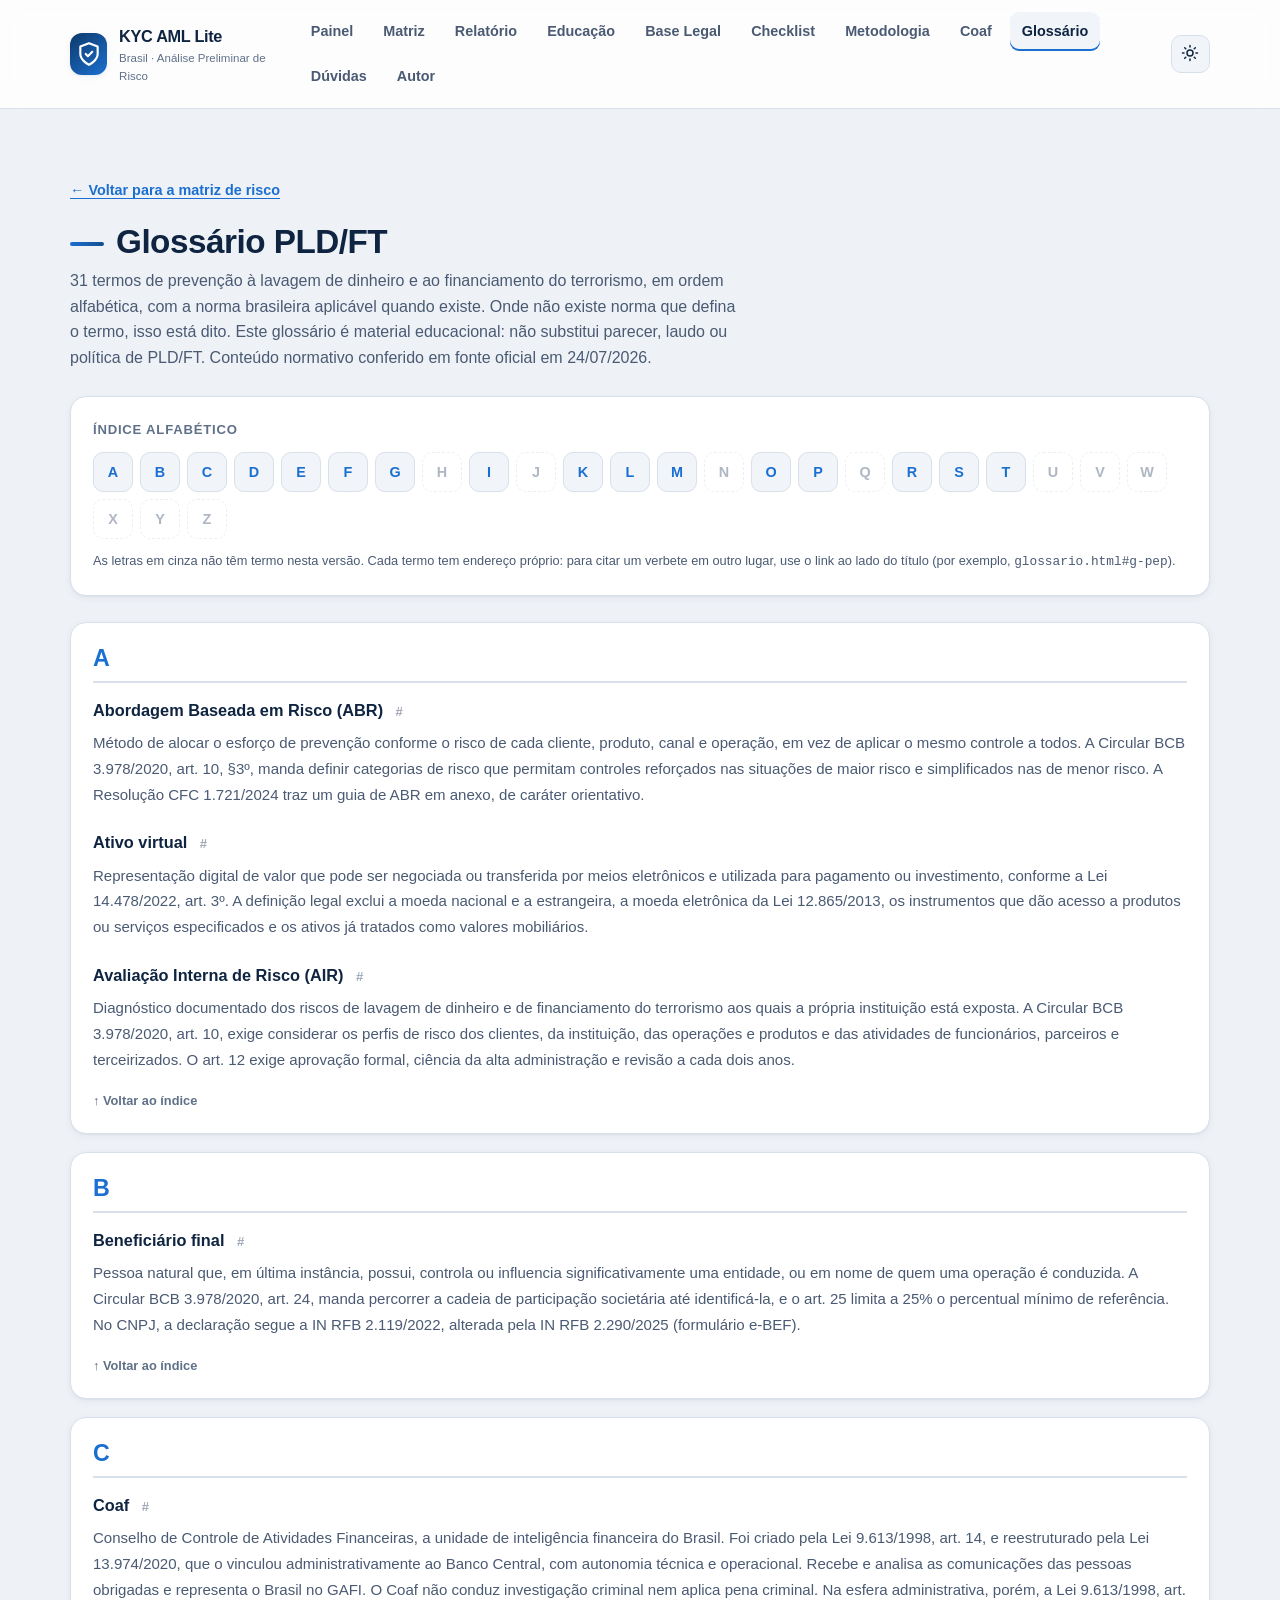
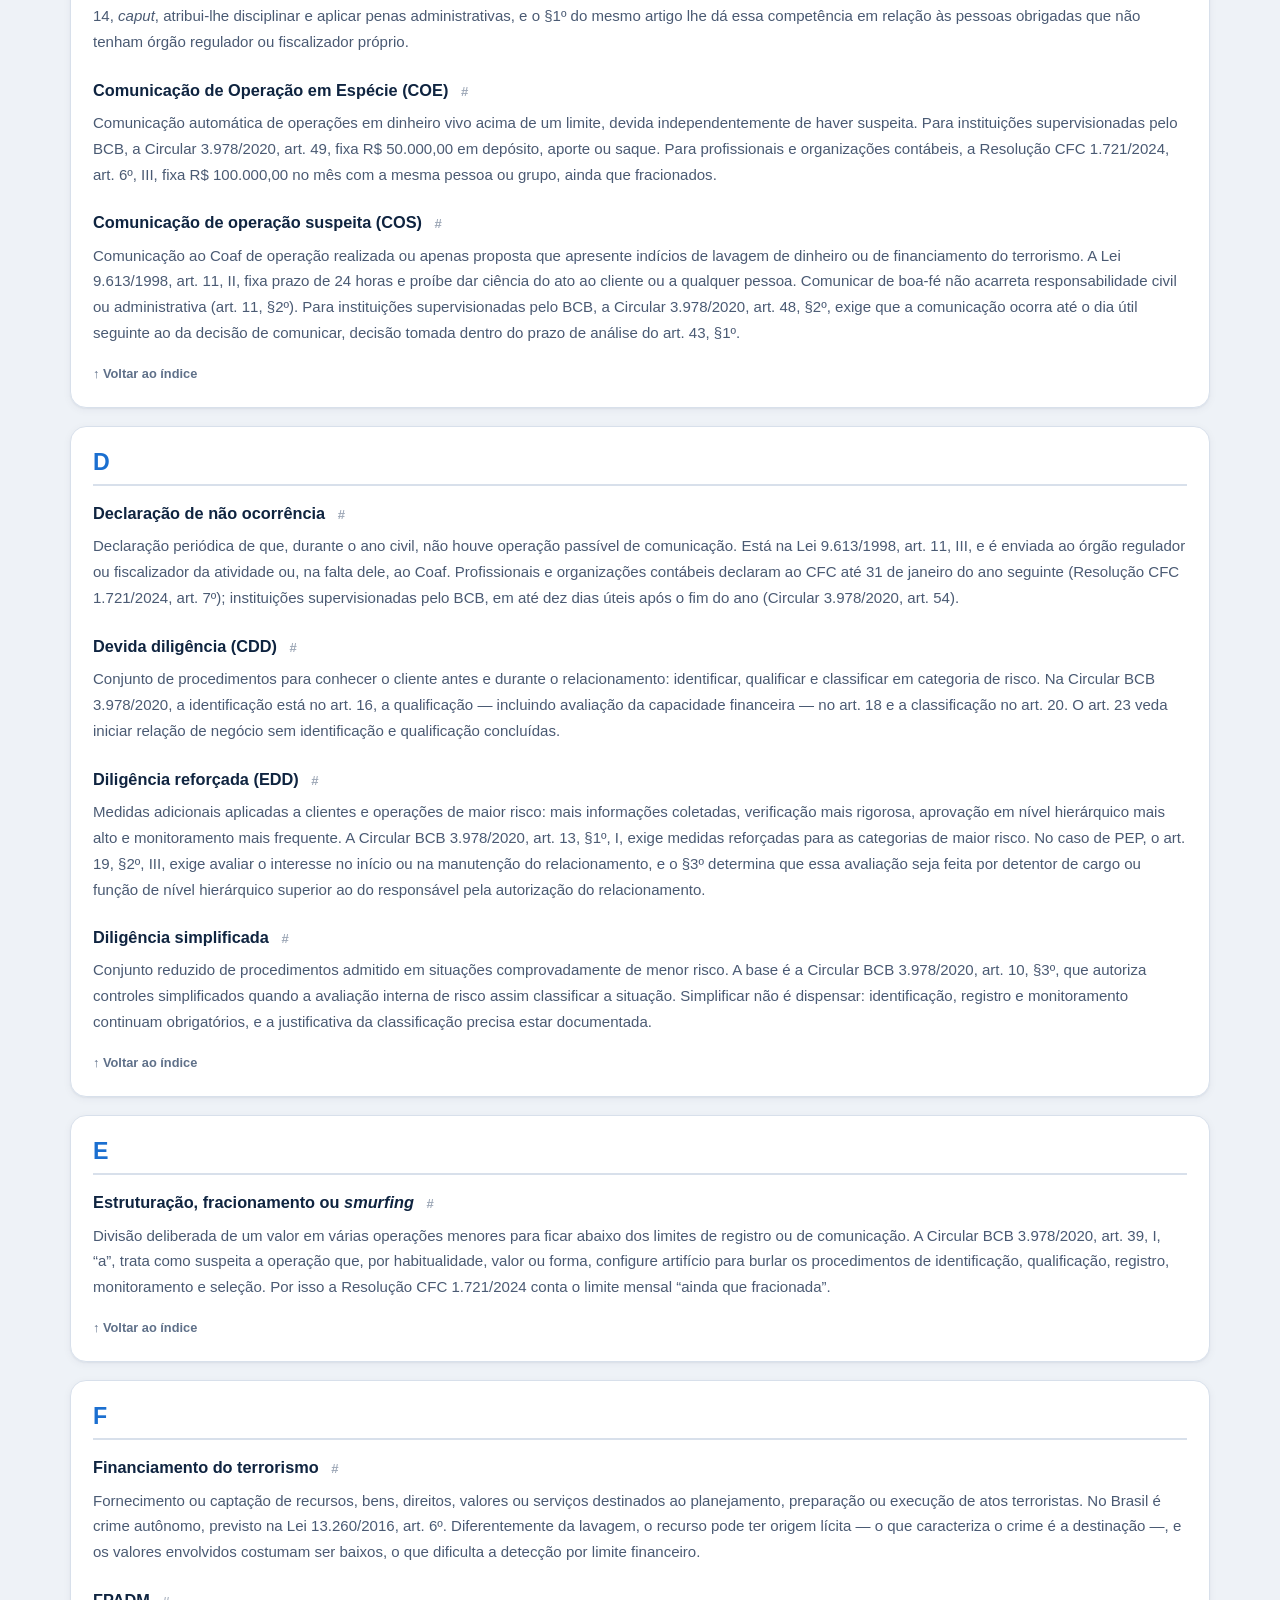
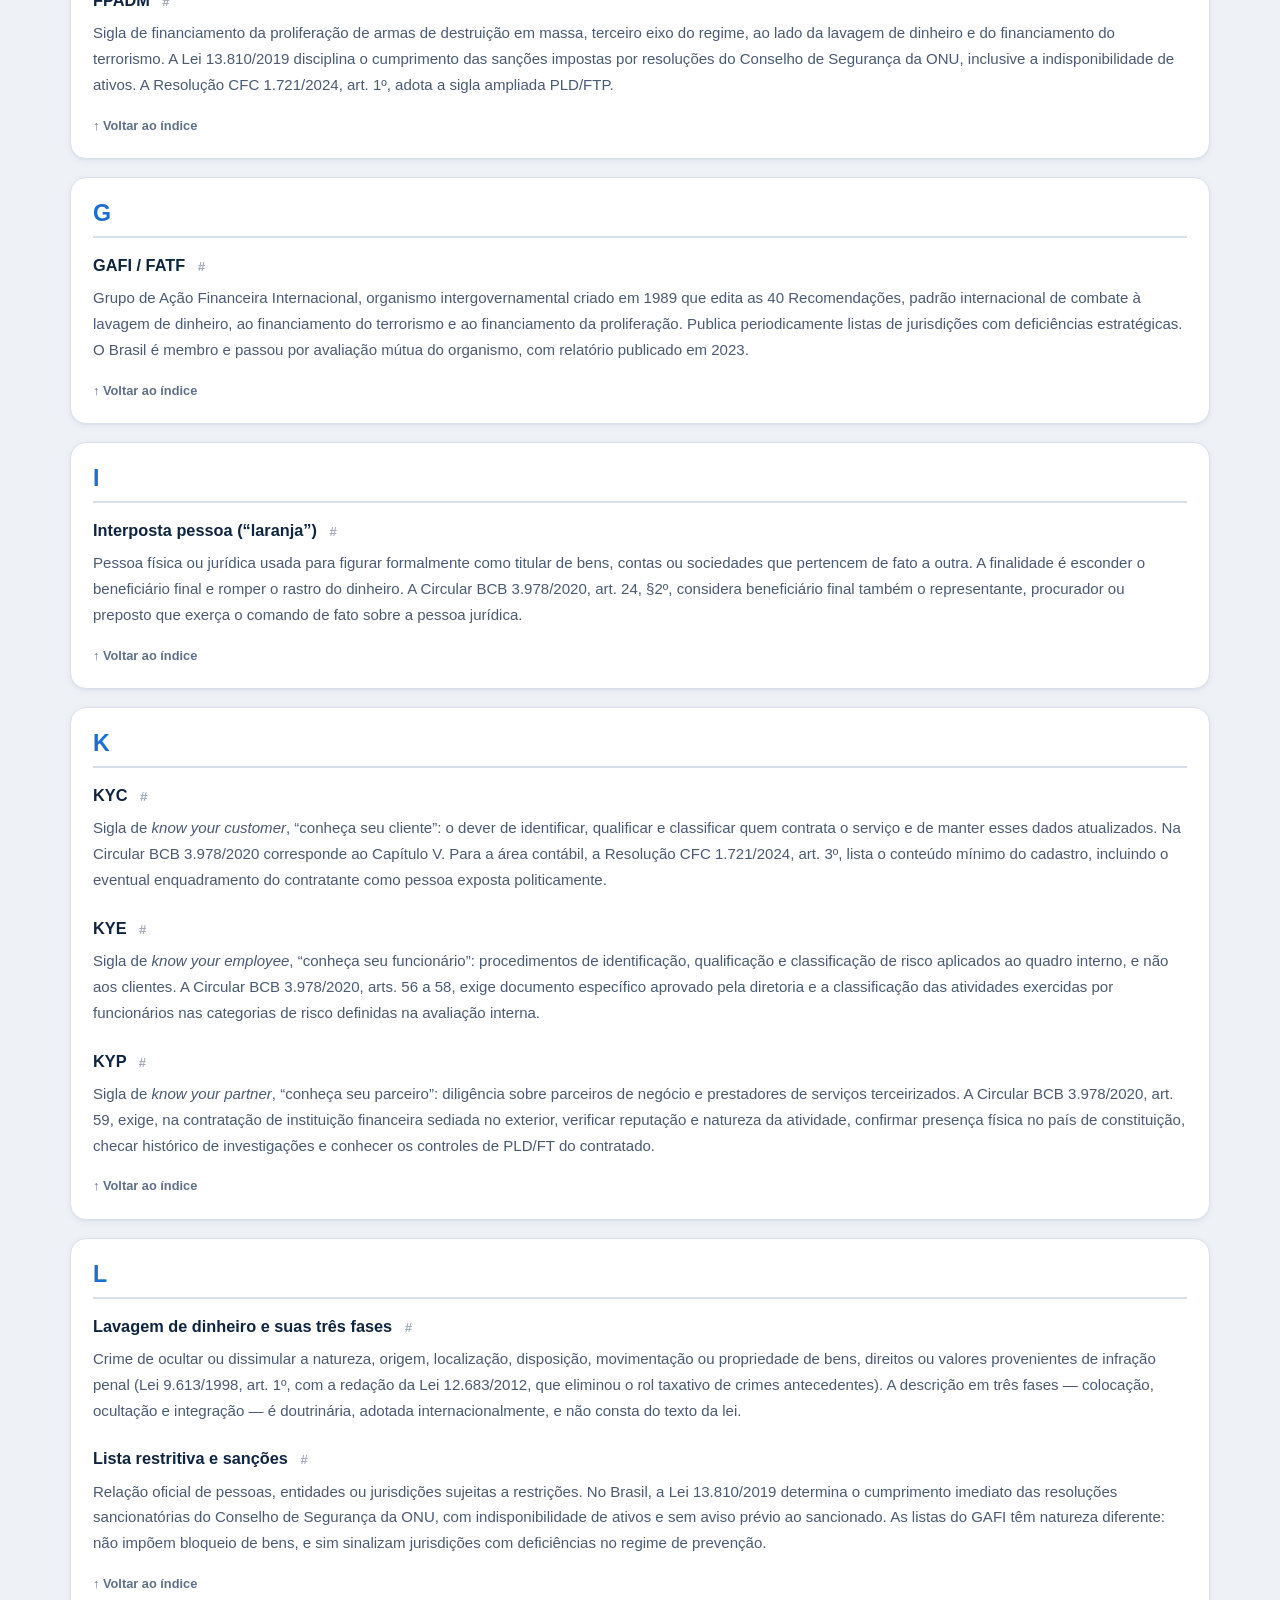
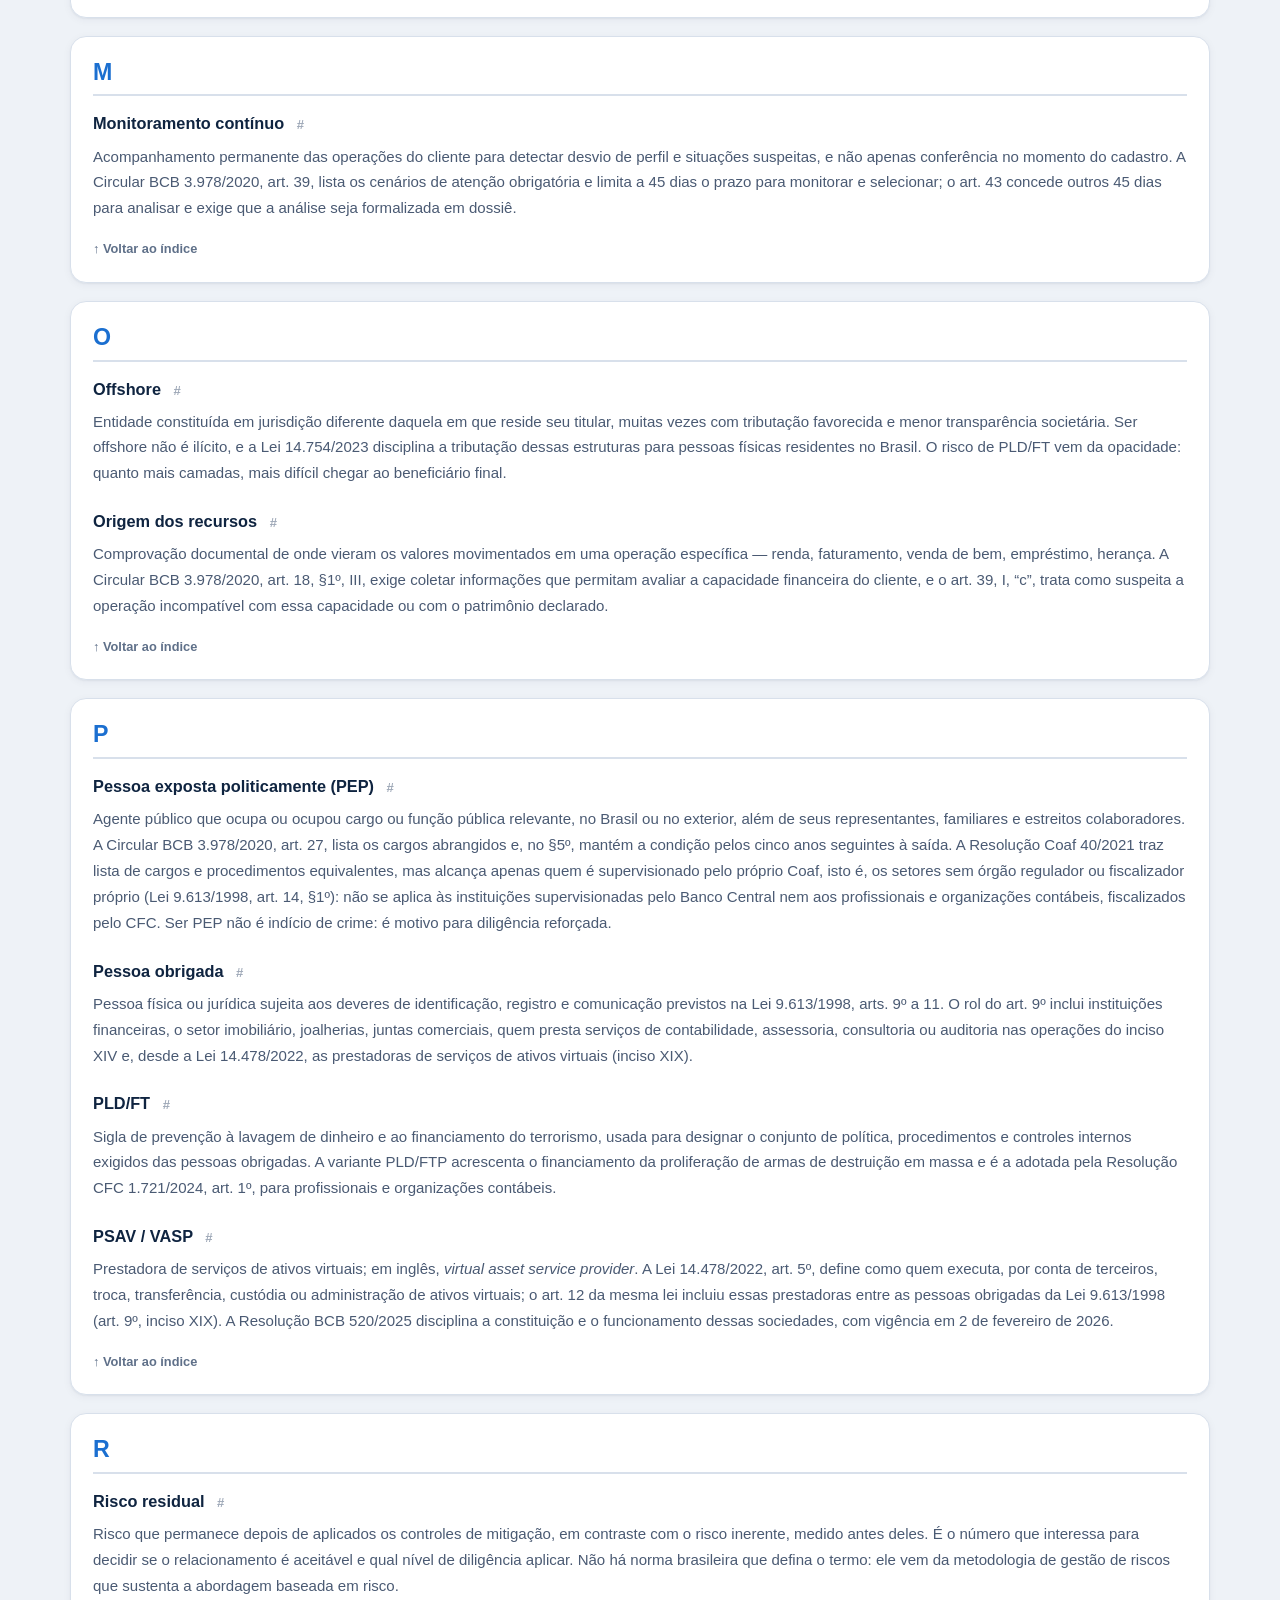
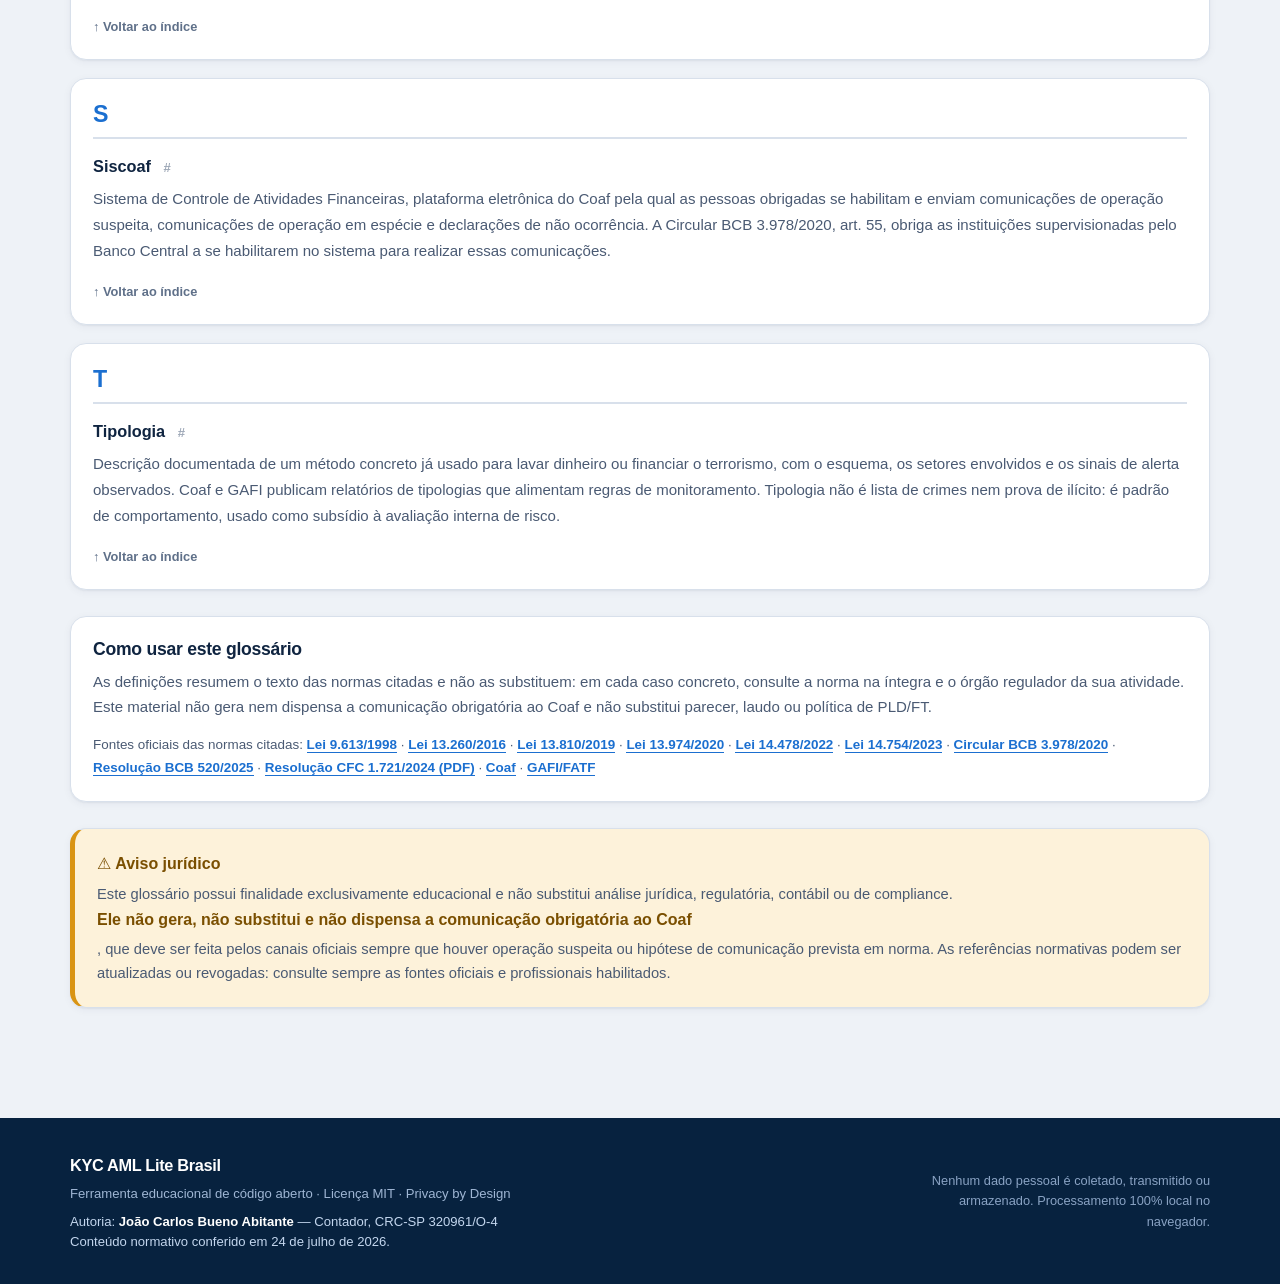
==== commit be74afdc: "fix: paginas de conteudo eram becos sem saida entre si Cada uma linkava so de volta para o index; ne" ====
--- a/glossario.html
+++ b/glossario.html
@@ -903,6 +903,7 @@
   .voltar, .alpha-card, .subir, .perma { display: none !important; }
   .letra-card { break-inside: avoid; }
 }
+  .main-nav a.nav-atual { background: var(--surface-2); color: var(--text); font-weight: 700; }
   </style>
 </head>
 <body>
@@ -939,7 +940,9 @@
         <a href="index.html#educacao">Educação</a>
         <a href="index.html#regulatorio">Base Legal</a>
         <a href="index.html#checklist">Checklist</a>
-        <a href="glossario.html" aria-current="page">Glossário</a>
+        <a href="metodologia.html">Metodologia</a>
+        <a href="obrigacoes-coaf.html">Coaf</a>
+        <a href="glossario.html" aria-current="page" class="nav-atual">Glossário</a>
         <a href="index.html#faq">Dúvidas</a>
         <a href="index.html#sobre">Autor</a>
       </nav>
